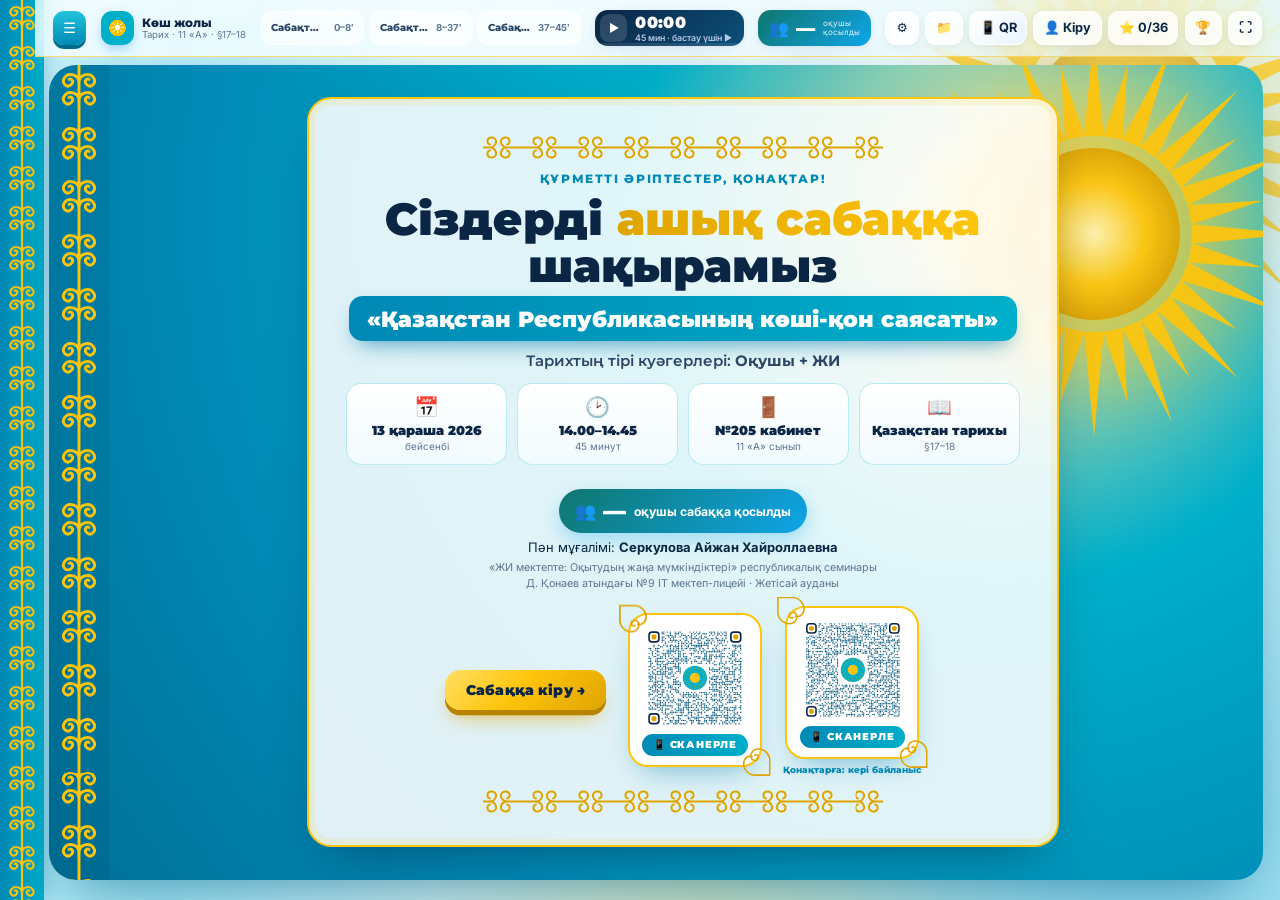
==== index.html @ 3eab5097 "📁 Материалдар: ҚМЖ, презентация, жұмыс парақтары, наклейкалар, постерге дайындық инфографикасы; тақт" ====
<!DOCTYPE html>
<html lang="kk">
<head>
<meta charset="utf-8">
<meta name="viewport" content="width=device-width, initial-scale=1">
<title>Көші-қон саясаты · 11-сынып · Интерактивті сабақ</title>
<meta name="description" content="Қазақстан тарихы, 11-сынып: Қазақстан Республикасының көші-қон саясаты. Оқушы + ЖИ интерактивті сабағы.">
<link rel="preconnect" href="https://fonts.googleapis.com">
<link rel="preconnect" href="https://fonts.gstatic.com" crossorigin>
<link href="https://fonts.googleapis.com/css2?family=Montserrat:wght@600;700;800;900&family=Inter:wght@400;500;600;700&display=swap" rel="stylesheet">
<link rel="stylesheet" href="style.css">
</head>
<body>
<div class="bg" aria-hidden="true">
  <span class="blob b1"></span><span class="blob b2"></span><span class="blob b3"></span><span class="blob b4"></span><span class="blob b5"></span>
  <span class="sheen"></span>
  <div class="bubbles"></div>
  <div class="flag-band"></div>
  <svg class="bg-sun" viewBox="-110 -110 220 220" id="bgSun"></svg>
  <svg class="bg-eagle" viewBox="0 0 400 140"><path id="eaglePath"/></svg>
</div>

<header class="topbar">
  <button class="icon-btn side-toggle" id="sideToggle" title="Сабақ барысы">☰</button>
  <a class="brand" href="#home" data-go="home">
    <span class="brand-mark">КҚ</span>
    <span class="brand-text"><b>Көш жолы</b><small>Тарих · 11 «А» · §17–18</small></span>
  </a>
  <div class="phasebar" id="phasebar"></div>
  <div class="clock" id="clock" title="Сабақтың 45 минуттық сағаты">
    <button id="clkPlay" title="Сабақты бастау">▶</button>
    <div class="clk-in"><b id="clkTime">00:00</b><small id="clkPlan">45 мин · сабақ сағаты</small></div>
    <div class="clk-bar"><i id="clkBar"></i></div>
  </div>
  <div class="join-chip" data-join title="Сабаққа қосылған оқушылар"><i>👥</i><b class="join-n">—</b><small>оқушы<br>қосылды</small></div>
  <div class="top-actions">
    <button class="icon-btn" id="gearBtn" title="Мұғалімнің баптаулары мен құжаттары">⚙️</button>
    <button class="icon-btn" id="matBtn" title="Материалдар: ҚМЖ, презентация, парақтар, наклейкалар, постер инфографикасы" onclick="window.open('materialdar.html','_blank')">📁</button>
    <button class="pill-btn qr-btn" id="qrBtn" title="Осы кезеңнің QR-коды">📱 QR</button>
    <button class="pill-btn" id="whoBtn" title="Мен кіммін">👤 <span id="whoLbl">Кіру</span></button>
    <button class="pill-btn" id="myScoreBtn" title="Менің ұпайым">⭐ <span id="myScore">0</span>/36</button>
    <button class="icon-btn" id="boardBtn" title="Топтардың балл тақтасы">🏆</button>
    <button class="icon-btn" id="fsBtn" title="Толық экран">⛶</button>
  </div>
</header>
<div class="side-scrim" id="sideScrim"></div>
<aside class="side glass" id="side"><div class="side-in" id="sideList"></div></aside>

<div class="timer" id="timer" hidden>
  <svg viewBox="0 0 120 120"><circle class="t-bg" cx="60" cy="60" r="52"/><circle class="t-fg" id="tRing" cx="60" cy="60" r="52"/></svg>
  <div class="t-time" id="tTime">00:00</div>
  <div class="t-ctl"><button id="tPlay" title="Бастау">▶</button><button id="tReset" title="Қайта">↺</button></div>
</div>

<main id="stages">

<!-- INVITATION -->
<section class="stage" id="st-invite">
  <div class="invite">
    <div class="inv-band" aria-hidden="true"></div>
    <div class="inv-sun" aria-hidden="true"><svg id="invSun" viewBox="-110 -110 220 220"></svg></div>
    <div class="inv-body">
      <div class="inv-orn top" aria-hidden="true"></div>
      <p class="inv-kicker">Құрметті әріптестер, қонақтар!</p>
      <h1 class="inv-title">Сіздерді <span>ашық сабаққа</span> шақырамыз</h1>
      <div class="inv-topic">«Қазақстан Республикасының көші-қон саясаты»</div>
      <p class="inv-sub">Тарихтың тірі куәгерлері: <b>Оқушы + ЖИ</b></p>
      <div class="inv-grid">
        <div><i>📅</i><b>13 қараша 2026</b><small>бейсенбі</small></div>
        <div><i>🕑</i><b>14.00–14.45</b><small>45 минут</small></div>
        <div><i>🚪</i><b>№205 кабинет</b><small>11 «А» сынып</small></div>
        <div><i>📖</i><b>Қазақстан тарихы</b><small>§17–18</small></div>
      </div>
      <div class="inv-join" data-join><i>👥</i><b class="join-n">—</b><span>оқушы сабаққа қосылды</span></div>
      <p class="inv-teacher">Пән мұғалімі: <b>Серкулова Айжан Хайроллаевна</b></p>
      <p class="inv-sem">«ЖИ мектепте: Оқытудың жаңа мүмкіндіктері» республикалық семинары<br>Д. Қонаев атындағы №9 IT мектеп-лицейі · Жетісай ауданы</p>
      <div class="inv-actions">
        <button class="btn gold big" data-go="home">Сабаққа кіру →</button>
        <div class="inv-qr" id="qrInvite"></div>
        <div class="inv-qr"><div id="qrInviteFb"></div><small class="inv-qr-l">Қонақтарға: кері байланыс</small></div>
      </div>
      <div class="inv-orn bottom" aria-hidden="true"></div>
    </div>
  </div>
</section>

<!-- 0 HOME -->
<section class="stage" id="st-home" data-title="Басы">
  <div class="hero-globe" id="heroGlobe" aria-hidden="true"></div>
  <div class="hero">
    <div class="eyebrow">«ЖИ мектепте: Оқытудың жаңа мүмкіндіктері» республикалық семинары</div>
    <h1 class="mega"><span class="l1">Қазақстан Республикасының</span><span class="l2">КӨШІ-ҚОН</span><span class="l3">САЯСАТЫ</span></h1>
    <p class="hero-sub">Тарихтың тірі куәгерлері: <b>Оқушы + ЖИ</b></p>
    <div class="meta-chips">
      <span>📅 13.11.2026</span><span>🕑 14.00–14.45</span><span>🚪 №205 кабинет</span><span>🎓 11 «А» сынып</span><span>📖 §17–18</span>
    </div>
    <div class="hero-cta">
      <button class="btn primary big" data-go="goals">Сабақты бастау →</button>
      <button class="btn glass big" data-go="card">🛂 Шекара бекеті</button>
    </div>
    <p class="teacher">Мұғалім: Серкулова Айжан Хайроллаевна · Д. Қонаев атындағы №9 IT мектеп-лицейі, Жетісай ауданы</p>
  </div>
</section>

<!-- 1 GOALS -->
<section class="stage" id="st-goals" data-title="Мақсат" data-min="1">
  <div class="stage-head"><span class="kicker">Сабақтың бағыты</span><h2>Бүгін біз не үйренеміз?</h2></div>
  <div class="grid two">
    <article class="glass card">
      <h3>🎯 Оқу мақсаттары</h3>
      <ol class="nice">
        <li>«Көші-қон», «эмиграция», «иммиграция», «репатриант», «диаспора», «ирредента» ұғымдарын пайдаланып, көші-қон саясатының ерекшеліктерін анықтау.</li>
        <li>Қазақстандық заңнама мен мемлекеттік бағдарламалар негізінде көші-қон саясатының негізгі бағыттары мен басымдықтарын түсіну.</li>
      </ol>
      <h3>🧭 Сабақ мақсаты</h3>
      <ul class="tiers">
        <li><b>Барлығы:</b> көші-қон ұғымдарын ажыратады.</li>
        <li><b>Көпшілігі:</b> көші-қон кезеңдерінің себеп-салдарын түсіндіреді.</li>
        <li><b>Кейбірі:</b> заңдар мен ресми деректерге сүйеніп, ЖИ мәтінін сын тұрғысынан бағалайды.</li>
      </ul>
    </article>
    <article class="glass card">
      <h3>✅ Бағалау критерийлері</h3>
      <div class="crit" id="critList"></div>
      <h3>🗺️ Сабақтың жолы</h3>
      <div class="mini-road" id="miniRoad"></div>
    </article>
  </div>
</section>

<!-- 2 CARD -->
<section class="stage" id="st-card" data-title="Шекара" data-min="2">
  <div class="stage-head"><span class="kicker">Жеке жұмыс · Оқушы + ЖИ (цифрлық платформа)</span><h2>Шекара бекеті: көш құжаты</h2>
  <p class="lead">Құжатыңды ал → кейіпкердің мәртебесін анықта → өз тобыңды тап.</p></div>
  <div class="grid card-grid">
    <div class="passport-wrap">
      <div class="passport" id="passport">
        <div class="pp-top"><span>ҚАЗАҚСТАН · КӨШ ҚҰЖАТЫ</span><span id="ppNo">№ 0000</span></div>
        <div class="pp-body">
          <div class="pp-avatar" id="ppAvatar">?</div>
          <div class="pp-info">
            <div class="pp-name" id="ppName">Құжатыңды ал</div>
            <div class="pp-row"><i>Жасы</i><b id="ppAge">—</b></div>
            <div class="pp-row"><i>Жылы</i><b id="ppYear">—</b></div>
            <div class="pp-route" id="ppRoute">— → —</div>
          </div>
        </div>
        <p class="pp-story" id="ppStory">Төмендегі батырманы бас — саған көш тарихындағы бір кейіпкердің құжаты беріледі.</p>
        <div class="stamp" id="ppStamp"></div>
      </div>
      <div class="row gap">
        <button class="btn primary" id="ppNew">🎲 Құжат алу</button>
      </div>
      <div class="status-pick" id="statusPick">
        <p>Бұл кейіпкер кім?</p>
        <div class="row gap wrap">
          <button class="btn st st-em" data-st="em">✈️ Эмигрант</button>
          <button class="btn st st-re" data-st="re">🏡 Репатриант</button>
          <button class="btn st st-in" data-st="in">🔁 Ішкі мигрант</button>
        </div>
        <p class="feedback" id="stFeedback"></p>
      </div>
    </div>
    <aside class="glass card qr-card board-only">
      <h3>📱 Телефонмен кір</h3>
      <div class="qr" id="qrCard"></div>
      <p class="muted small">QR-ды сканерле — құжатың телефоныңда ашылады.</p>
      <div class="groups-legend">
        <div class="gl em"><b>✈️ Эмигранттар</b><span>1-топ</span></div>
        <div class="gl re"><b>🏡 Репатрианттар</b><span>2-топ</span></div>
        <div class="gl in"><b>🔁 Ішкі мигранттар</b><span>3-топ</span></div>
      </div>
    </aside>
  </div>
</section>

<!-- 3 VIDEO -->
<section class="stage" id="st-video" data-title="Видео" data-min="2">
  <div class="stage-head"><span class="kicker">Бүкіл сынып · Қызығушылықты ояту</span><h2>Көш жолы: 35 жыл 2 минутта</h2></div>
  <div class="video-wrap glass">
    <video id="vid" controls preload="metadata" poster="media/poster.jpg" playsinline>
      <source src="media/kosh-kon.mp4" type="video/mp4">
    </video>
  </div>
  <div class="watch-q">
    <span>Көре отырып ойлан:</span>
    <b>1. Адамдар неге кетті?</b><b>2. Мемлекет қандай шешім қабылдады?</b><b>3. Нәтижесі қандай?</b>
  </div>
</section>

<!-- 4 TERMS -->
<section class="stage" id="st-terms" data-title="Ұғымдар" data-min="3">
  <div class="stage-head"><span class="kicker">Жеке жұмыс · Тақтаға шығып орында · 5 балл · К1</span><h2>Ұғымды тап</h2>
  <p class="lead">Ұғымды сүйреп апар (немесе басып таңда да, анықтаманы бас).</p></div>
  <div class="match" id="termsMatch"></div>
  <div class="row gap center">
    <button class="btn primary" id="termsCheck">Тексеру</button>
    <button class="btn glass" id="termsReset">Қайта бастау</button>
    <span class="score-badge" id="termsScore"></span>
  </div>
  <details class="desc glass"><summary>📋 Дескрипторлар</summary><div id="termsDesc"></div></details>
</section>

<!-- 5 WITNESSES -->
<section class="stage" id="st-witness" data-title="ЖИ-куәгер" data-min="8">
  <div class="stage-head"><span class="kicker">Жұптық жұмыс · Академиялық адалдық · ЖИ — мұғалімнің цифрлық ассистенті · 6 балл · К4</span><h2>ЖИ-куәгерлер: қатені тап</h2>
  <p class="lead">Сұхбаттарды ЖИ (Gemini) жасаған. Кейіпкерлер <b>ойдан шығарылған</b>. Әр сұхбатта <b>2 қате</b> бар. Күдікті сөйлемді бас → оқулықпен (116–127-б.) және ресми дерекпен тексер.</p></div>
  <div class="tabs" id="witTabs"></div>
  <div class="chat glass" id="witChat"></div>
  <div class="row gap center">
    <span class="score-badge" id="witScore">Табылған қате: 0 / 6</span>
    <button class="btn glass" id="witReset">Қайта бастау</button>
  </div>
  <details class="desc glass"><summary>📋 Дескрипторлар</summary><div id="witDesc"></div></details>
</section>

<!-- 6 TIMELINE + PROMPT -->
<section class="stage" id="st-prompt" data-title="Промпт" data-min="12">
  <div class="stage-head"><span class="kicker">Топтық жұмыс · Промпт-инжиниринг · 5 балл · К3, К4</span><h2>Промпт шеберханасы</h2>
  <p class="lead">Тобыңның тапсырмасын таңда → промпт құрастыр → Gemini-ден жауап ал → жауапты оқулықпен тексер → 1 минут қорға.</p></div>
  <div class="tabs" id="grpTabs"></div>
  <div class="grid two" id="pgA">
    <article class="glass card" id="grpTask"></article>
    <article class="glass card">
      <h3>✍️ Промпт құрастырғыш <small class="muted">Р-Т-К-Ф-Ш формуласы</small></h3>
      <div class="pb" id="pb"></div>
      <div class="prompt-out" id="pOut"></div>
      <div class="row gap wrap">
        <button class="btn primary" id="pCopy">📋 Көшіру</button>
        <a class="btn glass" href="https://gemini.google.com/" target="_blank" rel="noopener">✨ Gemini-ді ашу</a>
      </div>
    </article>
  </div>
  <div class="grid two" id="pgB">
    <article class="glass card">
      <h3>🔍 ЖИ жауабын тексер</h3>
      <div class="checks" id="aiChecks"></div>
    </article>
    <article class="glass card">
      <h3>🏅 Топты бағалау (өзара бағалау)</h3>
      <div class="rubric" id="grpRubric"></div>
      <div class="row gap"><span class="score-badge" id="grpScore">0 / 5</span><button class="btn primary" id="grpAdd">🏆 Балл тақтасына қосу</button></div>
    </article>
  </div>
  <article class="glass card">
    <h3>🛤️ Көш жолын құр <small class="muted">— оқиғаларды хронологиялық ретпен орналастыр</small></h3>
    <div class="tl-wrap" id="tl"></div>
    <div class="row gap center"><button class="btn primary" id="tlCheck">Тексеру</button><button class="btn glass" id="tlShuffle">Араластыру</button><span class="score-badge" id="tlScore"></span></div>
  </article>
</section>

<!-- 7 DIFFERENTIATED -->
<section class="stage" id="st-levels" data-title="Деңгей" data-min="7">
  <div class="stage-head"><span class="kicker">Жеке жұмыс · ЖИ-мен сараланған тапсырмалар · 4 балл</span><h2>Деңгейіңді таңда</h2>
  <p class="lead">Өзіңе лайық деңгейді таңда. Кез келген деңгей 4 балл береді.</p></div>
  <div class="level-pick" id="lvlPick"></div>
  <article class="glass card" id="lvlBody"></article>
</section>

<!-- 8 QUIZ -->
<section class="stage" id="st-quiz" data-title="Квиз" data-min="6">
  <div class="stage-head"><span class="kicker">Бағалаудағы ЖИ · Телефонмен · 2 раунд</span><h2>Өзіңді тексер</h2>
  <p class="lead">Деңгейіңді жүйе өзі есептейді және кері байланыс береді.</p></div>
  <div class="grid quiz-grid">
    <article class="glass card quiz-card" id="quizBox"></article>
    <aside class="glass card qr-card board-only">
      <h3>📱 Квизге кір</h3>
      <div class="qr" id="qrQuiz"></div>
      <h3 class="mt">📊 Сынып нәтижесі</h3>
      <p class="muted small">Оқушылар деңгейін айтады — мұғалім басады.</p>
      <div class="tally" id="tally"></div>
    </aside>
  </div>
</section>

<!-- 9 REFLECTION -->
<section class="stage" id="st-reflect" data-title="Рефлексия" data-min="4">
  <div class="stage-head"><span class="kicker">Рефлексия</span><h2>Мен көш жолының қай бекетіне жеттім?</h2>
  <p class="lead">Өз бекетіңді бас — стикерің жолға қонады.</p></div>
  <div class="refl" id="refl"></div>
  <div class="glass card final">
    <h3>💬 Ойлан, жалғастыр:</h3>
    <p>«Бүгін мен ... білдім» · «ЖИ-ге сенбес бұрын ... тексеру керек» · «Қандастардың оралуы мемлекетке ... береді»</p>
    <div class="row gap wrap"><input id="rfText" class="cfg-in" style="flex:1;min-width:240px" placeholder="Сөйлеміңді жалғастыр…" maxlength="200"><button class="btn gold" id="rfSend">Қабырғаға жіберу 💬</button></div>
  </div>
</section>

<!-- 10 ASSESS -->
<section class="stage" id="st-assess" data-title="Бағалау" data-min="0">
  <div class="stage-head"><span class="kicker">Бағалау парағы</span><h2>Критерийлер, дескрипторлар, балл</h2></div>
  <div class="glass card"><div id="assessTable"></div></div>
  <div class="row gap center"><button class="btn glass" onclick="window.print()">🖨️ Басып шығару</button><button class="btn glass" id="resetAll">🧹 Барлық нәтижені тазалау</button></div>
  <div class="glass card sources">
    <h3>📚 Дереккөздер</h3>
    <ul>
      <li>Қабылдинов З.Е., Сандыбаева А.Д., Лебаев Ф.Р. Қазақстан тарихы. 11-сынып, 1-бөлім. — Алматы: Атамұра, 2020. §17–18, 116–127-беттер.</li>
      <li>ҚР Еңбек және халықты әлеуметтік қорғау министрлігі, 2026: 1991 жылдан бері 1 168,2 мың этникалық қазақ оралды.</li>
      <li>ҚР Ұлттық статистика бюросы: 2026 жылғы 1 шілдеде халық саны — 20 590 589; 2026 жыл басында қазақтар — 71,5%.</li>
      <li>ҚР Үкіметінің 15.12.2025 ж. №1081 қаулысы: Көші-қон саясатының 2030 жылға дейінгі тұжырымдамасы.</li>
    </ul>
  </div>
</section>


<!-- TIME MACHINE -->
<section class="stage" id="st-time">
  <div class="stage-head"><span class="kicker">Бүкіл сынып · Талдау · К2</span><h2>Уақыт машинасы: 1991 → 2026</h2>
  <p class="lead">Жүгірткіні жылжыт немесе ▶ бас. Карта, сандар және оқиғалар өзгереді. Әр бекетте ойлан: <b>не өзгерді және неге?</b></p></div>
  <div class="tm glass">
    <div class="tm-stage">
      <div class="tm-globe" id="tmGlobe"></div>
      <div class="tm-year" id="tmYear">1991</div>
      <div class="tm-mode" id="tmMode"></div>
    </div>
    <div class="tm-side">
      <div class="kpi"><small>👥 Ел халқы</small><b id="tmPop">16,8 млн</b><i id="tmPopY"></i></div>
      <div class="kpi"><small>🇰🇿 Қазақтардың үлесі</small><b id="tmKz">40%</b><div class="kz-bar"><i id="tmKzBar"></i></div><i id="tmKzY"></i></div>
      <div class="kpi"><small>🏡 Оралған қандастар (жиыны)</small><b id="tmKd">—</b><i id="tmKdY"></i></div>
      <div class="tm-ev" id="tmEv"></div>
    </div>
  </div>
  <div class="tm-scene glass" id="tmScene"><div class="sc-holder" id="scHolder"></div><div class="sc-cap" id="scCap"></div></div>
  <div class="tm-ctl glass">
    <button class="btn primary" id="tmPlay">▶ Саяхат</button>
    <div class="tm-track"><input type="range" id="tmRange" min="0" max="11" step="1" value="0"><div class="tm-ticks" id="tmTicks"></div></div>
  </div>
  <div class="chrono" id="tmChrono"></div>
  <details class="desc glass"><summary>📋 Критерий мен дескрипторлар (қалыптастырушы бағалау)</summary><div id="tmDesc"></div></details>
</section>

<!-- DATA DUEL -->
<section class="stage" id="st-duel">
  <div class="stage-head"><span class="kicker">Жұптық жұмыс · Сыни ойлау · Оқулық vs 2026 · К4</span><h2>Дерек дуэлі: оқулық пен бүгінгі күн</h2>
  <p class="lead">Сол жақта — оқулықтағы дерек (2020). Алдымен болжа: <b>бүгін қалай?</b> Сосын карточканы аудар.</p></div>
  <div class="duel-grid" id="duelGrid"></div>
  <div class="row gap center"><span class="score-badge" id="duelScore">Дұрыс болжам: 0 / 6</span><button class="btn glass" id="duelReset">Қайта бастау</button></div>
  <details class="desc glass"><summary>📋 Критерий мен дескрипторлар (қалыптастырушы бағалау)</summary><div id="duelDesc"></div></details>
</section>

<!-- KMJ -->
<section class="stage" id="st-kmj">
  <div class="stage-head"><span class="kicker">Қысқа мерзімді жоспар</span><h2>ҚМЖ: Қазақстан Республикасының көші-қон саясаты</h2></div>
  <div class="glass card kmj" id="kmjDoc"></div>
  <div class="row gap center"><button class="btn glass" onclick="window.print()">🖨️ Басып шығару / PDF</button></div>
</section>

<!-- RATING -->
<section class="stage" id="st-rating">
  <div class="stage-head"><span class="kicker">Бағалаудағы ЖИ · Автоматты рейтинг</span><h2>Тірі рейтинг</h2>
  <p class="lead" id="rtStatus">Оқушылардың ұпайлары автоматты түрде жиналады.</p></div>
  <div class="rt-wrap">
    <div class="glass card rt-podium"><h3>🥇 Көш басшылары</h3><div class="podium" id="podium"></div></div>
    <div class="glass card"><h3>👥 Топтар жарысы</h3><div id="rtGroups"></div></div>
  </div>
  <div class="glass card"><h3>📊 Барлық оқушылар</h3><div id="rtTable"></div></div>
  <div class="row gap center wrap"><button class="btn glass" id="rtRefresh">🔄 Жаңарту</button><button class="btn gold" id="rtExcel">📥 Excel-ге жүктеу</button><button class="btn glass t-only" id="rtSettings">⚙️ Firebase баптауы</button><button class="btn glass t-only" id="rtClear">🧹 Рейтингті тазалау</button></div>
</section>

<!-- name modal -->

<!-- FEEDBACK WALL -->
<section class="stage" id="st-wall">
  <div class="stage-head"><span class="kicker">Қонақтар · мұғалімдер · оқушылар</span><h2>Кері байланыс қабырғасы</h2>
  <p class="lead">QR-ды сканерлеп, пікіріңізді қалдырыңыз — ол бірден тақтада пайда болады.</p></div>
  <div class="wall-top">
    <div class="glass card fb-form" id="fbForm">
      <h3>✍️ Пікір қалдыру</h3>
      <div class="fb-roles" id="fbRoles"></div>
      <input id="fbName" class="cfg-in" placeholder="Аты-жөніңіз (міндетті емес)" maxlength="40">
      <div class="fb-stars" id="fbStars"></div>
      <textarea id="fbLike" class="answer fb-ta" placeholder="⭐ Маған ұнағаны / Мен бүгін ... білдім" maxlength="300"></textarea>
      <textarea id="fbIdea" class="answer fb-ta" placeholder="💡 Ұсыныс / тілек" maxlength="300"></textarea>
      <button class="btn gold big" id="fbSend">Жіберу 🚀</button>
    </div>
    <div class="wall-side board-only">
      <div class="glass card fb-stats" id="fbStats"></div>
      <div class="glass card qr-card"><h3>📱 Қонақтарға</h3><div class="qr" id="qrWall"></div></div>
    </div>
  </div>
  <div class="board-only"><div class="tabs" id="wallTabs"></div>
  <div class="wall" id="wall"></div></div>
</section>

<!-- STUDENT HUB (phone) -->
<section class="stage" id="st-hub">
  <div class="hub">
    <div class="hub-sun">☀</div>
    <h2 class="hub-hi" id="hubHi">Сәлем!</h2>
    <p class="hub-sub">Тақтадағы тапсырманы күт немесе өзің таңда 👇</p>
    <div class="hub-wait" id="hubWait"><span class="typing"><i></i><i></i><i></i></span> Тақтамен байланыс…</div>
    <div class="hub-grid" id="hubGrid"></div>
  </div>
</section>
</main>

<nav class="pager">
  <button class="pg-btn" id="prevBtn" aria-label="Алдыңғы">←</button>
  <span id="pgLabel"></span>
  <button class="pg-btn" id="nextBtn" aria-label="Келесі">→</button>
</nav>

<!-- scoreboard drawer -->
<div class="drawer" id="board" hidden>
  <div class="drawer-in glass">
    <div class="row between"><h3>🏆 Топтардың балл тақтасы</h3><button class="icon-btn" id="boardClose">✕</button></div>
    <div id="boardBody"></div>
  </div>
</div>

<!-- my score drawer -->
<div class="drawer" id="mine" hidden>
  <div class="drawer-in glass">
    <div class="row between"><h3>⭐ Менің бағалау парағым</h3><button class="icon-btn" id="mineClose">✕</button></div>
    <div id="mineBody"></div>
  </div>
</div>

<div class="drawer" id="qrModal" hidden>
  <div class="drawer-in glass qr-modal">
    <div class="row between"><h3 id="qrTitle">📱 Телефонмен кір</h3><button class="icon-btn" id="qrClose">✕</button></div>
    <div class="qr big" id="qrBig"></div>
    <p class="qr-url" id="qrUrl"></p>
  </div>
</div>

<div class="drawer" id="who" hidden>
  <div class="drawer-in glass who">
    <div class="who-sun">☀</div>
    <h3>Көш жолына қош келдің!</h3>
    <p class="muted">Атың мен тобыңды жаз — ұпайларың рейтингке автоматты түседі.</p>
    <input id="whoName" placeholder="Аты-жөні (мысалы: Айбек С.)" maxlength="40">
    <div class="who-groups" id="whoGroups"></div>
    <button class="btn gold big" id="whoOk">Сақтау ✓</button>
  </div>
</div>
<div class="drawer" id="cfg" hidden>
  <div class="drawer-in glass">
    <div class="row between"><h3>⚙️ Тірі рейтинг (Firebase)</h3><button class="icon-btn" id="cfgClose">✕</button></div>
    <p>Firebase Realtime Database мекенжайын қойыңыз. QR-кодтар оны оқушылардың телефонына өздері жеткізеді.</p>
    <input id="cfgUrl" class="cfg-in" placeholder="https://ЖОБА-default-rtdb.firebaseio.com">
    <div class="row gap mt"><button class="btn primary" id="cfgSave">Сақтау және тексеру</button><span id="cfgMsg"></span></div>
    <p class="muted small mt">Нұсқаулық: README.md → «Тірі рейтингті қосу».</p>
  </div>
</div>
<div class="drawer" id="gear" hidden>
  <div class="drawer-in glass gear">
    <div class="row between"><h3>⚙️ Мұғалімнің панелі · <a href="materialdar.html" target="_blank" style="color:inherit">📁 Материалдар</a></h3><button class="icon-btn" id="gearClose">✕</button></div>
    <p class="muted small">Бұл бөлім экранда оқушылар мен қонақтарға көрінбейді.</p>
    <div class="gear-grid">
      <button id="gTeach"><i>👩‍🏫</i><b>ҚМЖ панельдері</b><small id="gTeachSt">Әр кезеңде мұғалімге нұсқау</small></button>
      <button data-g="kmj"><i>📄</i><b>ҚМЖ құжаты</b><small>Толық жоспар · басып шығару</small></button>
      <button data-g="assess"><i>📋</i><b>Бағалау парағы</b><small>Критерий, дескриптор, ұпай</small></button>
      <button id="gLive"><i>🛰️</i><b>Тірі рейтинг</b><small id="gLiveSt">Firebase баптауы</small></button>
      <button data-g="rating"><i>🏆</i><b>Рейтинг</b><small>Оқушылар мен топтар</small></button>
      <button id="gClear"><i>🧹</i><b>Нәтижелерді тазалау</b><small>Осы құрылғыдағы ұпайлар</small></button>
      <button id="gFit"><i>🖥️</i><b>Тақтаға сыйдыру</b><small id="gFitSt">Қосулы</small></button>
    </div>
  </div>
</div>
<div class="toast" id="toast"></div>
<canvas id="confetti" aria-hidden="true"></canvas>

<script src="vendor/qrcode.js"></script>
<script src="vendor/three.min.js"></script>
<script src="globe.js"></script>
<script src="data.js"></script>
<script src="live.js"></script>
<script src="scenes.js"></script>
<script src="app.js"></script>
</body>
</html>
---- style.css ----
:root{
  --ink:#152042; --ink2:#3d4b6e; --muted:#6a7896;
  --blue:#1e8cf0; --teal:#0fb5a3; --orange:#f78c14; --sun:#ffc23d; --indigo:#5b5bd6;
  --red:#e23a24; --green:#12a86f;
  --glass:rgba(255,255,255,.62); --glass2:rgba(255,255,255,.82); --line:rgba(255,255,255,.9);
  --shadow:0 18px 50px -18px rgba(30,70,140,.35), 0 2px 8px rgba(30,70,140,.08);
  --r:26px;
  --display:"Montserrat",system-ui,sans-serif; --body:"Inter",system-ui,sans-serif;
}
*{box-sizing:border-box}
[hidden]{display:none!important}
html,body{margin:0;height:100%}
body{font-family:var(--body);color:var(--ink);background:#eef6ff;overflow-x:hidden;-webkit-font-smoothing:antialiased}
button{font:inherit;color:inherit;cursor:pointer}
h1,h2,h3{font-family:var(--display);margin:0}
.muted{color:var(--muted)} .small{font-size:.86rem} .mt{margin-top:18px}
.row{display:flex;align-items:center} .gap{gap:12px} .wrap{flex-wrap:wrap} .center{justify-content:center} .between{justify-content:space-between}

/* ---------- glossy animated background ---------- */
.bg{position:fixed;inset:0;z-index:-1;overflow:hidden;background:linear-gradient(160deg,#fbfdff 0%,#eaf5ff 45%,#e3f7f3 100%)}
.blob{position:absolute;border-radius:50%;filter:blur(70px);opacity:.75;animation:float 22s ease-in-out infinite alternate}
.b1{width:46vw;height:46vw;left:-10vw;top:-12vw;background:radial-gradient(circle,#8fd0ff,#8fd0ff00 70%)}
.b2{width:42vw;height:42vw;right:-8vw;top:-6vw;background:radial-gradient(circle,#7fe6e6,#7fe6e600 70%);animation-duration:26s}
.b3{width:50vw;height:50vw;left:28vw;bottom:-22vw;background:radial-gradient(circle,#ffe17a,#ffe17a00 70%);animation-duration:30s}
.b4{width:36vw;height:36vw;left:-6vw;bottom:-10vw;background:radial-gradient(circle,#9cf0c8,#9cf0c800 70%);animation-duration:24s}
.b5{width:34vw;height:34vw;right:-6vw;bottom:-8vw;background:radial-gradient(circle,#9ec5ff,#9ec5ff00 70%);animation-duration:28s}
@keyframes float{0%{transform:translate(0,0) scale(1)}50%{transform:translate(4vw,3vw) scale(1.08)}100%{transform:translate(-3vw,5vw) scale(.95)}}
.sheen{position:absolute;inset:-30%;background:linear-gradient(115deg,transparent 40%,rgba(255,255,255,.55) 50%,transparent 60%);animation:sheen 14s linear infinite}
@keyframes sheen{0%{transform:translateX(-40%)}100%{transform:translateX(40%)}}
.bubbles span{position:absolute;bottom:-60px;border-radius:50%;background:radial-gradient(circle at 30% 30%,#fff,rgba(255,255,255,.25) 45%,rgba(255,255,255,.08) 70%);border:1.5px solid rgba(255,255,255,.8);animation:rise linear infinite}
@keyframes rise{to{transform:translateY(-115vh) translateX(30px)}}

/* ---------- top bar ---------- */
.topbar{position:sticky;top:0;z-index:20;display:flex;align-items:center;gap:18px;padding:12px 22px;background:rgba(255,255,255,.55);backdrop-filter:blur(18px) saturate(1.4);-webkit-backdrop-filter:blur(18px) saturate(1.4);border-bottom:1px solid var(--line)}
.brand{display:flex;align-items:center;gap:10px;text-decoration:none;color:var(--ink);flex:none}
.brand-mark{width:42px;height:42px;border-radius:14px;display:grid;place-items:center;font:900 16px var(--display);color:#fff;background:conic-gradient(from 200deg,var(--blue),var(--teal),var(--sun),var(--orange),var(--blue));box-shadow:0 6px 18px -6px rgba(30,140,240,.7)}
.brand-text{display:flex;flex-direction:column;line-height:1.1}.brand-text b{font:800 15px var(--display)}.brand-text small{color:var(--muted);font-size:12px}
.road{flex:1;display:flex;align-items:center;gap:0;overflow-x:auto;scrollbar-width:none;padding:4px 0}
.road::-webkit-scrollbar{display:none}
.station{position:relative;flex:1 0 auto;display:flex;flex-direction:column;align-items:center;gap:4px;background:none;border:0;padding:2px 6px;min-width:62px}
.station::before{content:"";position:absolute;top:13px;left:-50%;right:50%;height:4px;background:#cfdcef;border-radius:4px;z-index:0}
.station:first-child::before{display:none}
.station.done::before,.station.on::before{background:linear-gradient(90deg,var(--orange),var(--sun))}
.station .dot{position:relative;z-index:1;width:28px;height:28px;border-radius:50%;display:grid;place-items:center;font-size:13px;background:#fff;border:3px solid #cfdcef;transition:.3s}
.station.done .dot{border-color:var(--orange);background:#fff4e6}
.station.on .dot{border-color:var(--orange);background:var(--orange);color:#fff;transform:scale(1.18);box-shadow:0 0 0 6px rgba(247,140,20,.18)}
.station .lbl{font:700 11px var(--display);color:var(--muted);white-space:nowrap}
.station.on .lbl{color:var(--ink)}
.top-actions{display:flex;gap:8px;flex:none}
.icon-btn,.pill-btn{border:1px solid var(--line);background:var(--glass2);border-radius:14px;height:42px;min-width:42px;padding:0 12px;font-weight:700;box-shadow:var(--shadow);transition:.2s}
.icon-btn:hover,.pill-btn:hover{transform:translateY(-2px)}
.qr-btn{background:linear-gradient(135deg,#fff,#e9f5ff)}

/* ---------- stages ---------- */
#stages{max-width:1360px;margin:0 auto;padding:26px 26px 110px}
.stage{display:none;animation:in .55s cubic-bezier(.2,.8,.2,1)}
.stage.active{display:block}
@keyframes in{from{opacity:0;transform:translateY(24px) scale(.985)}to{opacity:1;transform:none}}
.stage-head{margin:6px 0 22px}
.kicker{display:inline-block;font:800 12px var(--display);letter-spacing:.06em;text-transform:uppercase;color:var(--orange);background:rgba(255,255,255,.7);border:1px solid var(--line);padding:6px 12px;border-radius:999px}
.stage-head h2{font-size:clamp(28px,4.2vw,54px);font-weight:900;letter-spacing:-.02em;margin:12px 0 6px;line-height:1.05}
.lead{font-size:clamp(15px,1.4vw,19px);color:var(--ink2);max-width:900px;margin:0}
.grid{display:grid;gap:22px;margin-bottom:22px}
.grid.two{grid-template-columns:1fr 1fr}
.glass{background:var(--glass);backdrop-filter:blur(16px) saturate(1.3);-webkit-backdrop-filter:blur(16px) saturate(1.3);border:1.5px solid var(--line);border-radius:var(--r);box-shadow:var(--shadow)}
.card{padding:24px 26px;position:relative}
.card h3{font-size:20px;font-weight:800;margin:0 0 12px}
.card h3 small{font:500 13px var(--body)}
.card + .card{margin-top:22px}
ol.nice{padding-left:20px;margin:0 0 18px;line-height:1.5}ol.nice li{margin-bottom:8px}
.tiers{list-style:none;padding:0;margin:0;display:grid;gap:8px}
.tiers li{padding:10px 14px;border-radius:14px;background:rgba(255,255,255,.7)}

/* buttons */
.btn{border:0;border-radius:16px;padding:12px 20px;font:700 15px var(--display);text-decoration:none;display:inline-flex;align-items:center;gap:8px;transition:transform .15s, box-shadow .2s;color:var(--ink)}
.btn:hover{transform:translateY(-2px)}
.btn:active{transform:scale(.97)}
.btn.primary{color:#fff;background:linear-gradient(135deg,var(--blue),#16b1d9);box-shadow:0 12px 26px -10px rgba(30,140,240,.8),inset 0 1px 0 rgba(255,255,255,.4)}
.btn.glass{background:var(--glass2);border:1.5px solid var(--line);box-shadow:var(--shadow)}
.btn.big{padding:16px 28px;font-size:18px;border-radius:20px}
.score-badge{font:800 16px var(--display);padding:10px 16px;border-radius:14px;background:rgba(255,255,255,.75);border:1.5px solid var(--line)}
.score-badge:empty{display:none}

/* ---------- hero ---------- */
#st-home{position:relative;min-height:calc(100vh - 180px)}
#heroMap{position:absolute;inset:-20px -26px;width:calc(100% + 52px);height:calc(100% + 40px);z-index:0;opacity:.95}
.hero{position:relative;z-index:1;text-align:center;padding:4vh 0 0}
.eyebrow{display:inline-block;font:700 13px var(--display);color:var(--ink2);background:rgba(255,255,255,.7);border:1px solid var(--line);padding:8px 16px;border-radius:999px}
.mega{margin:20px 0 6px;line-height:.92}
.mega span{display:block}
.mega .l1{font:700 clamp(18px,2.4vw,32px) var(--display);color:var(--ink2);margin-bottom:10px}
.mega .l2{font:900 clamp(44px,12vw,190px) var(--display);letter-spacing:-.04em;background:linear-gradient(100deg,#152042 10%,#1e8cf0 45%,#0fb5a3 70%,#152042 95%);background-size:220% 100%;-webkit-background-clip:text;background-clip:text;color:transparent;animation:shine 6s ease-in-out infinite}
.mega .l3{font:900 clamp(40px,6.4vw,100px) var(--display);letter-spacing:-.02em;color:var(--orange);text-shadow:0 10px 30px rgba(247,140,20,.25)}
@keyframes shine{0%,100%{background-position:0 0}50%{background-position:100% 0}}
.hero-sub{font:600 clamp(16px,1.8vw,24px) var(--display);color:var(--ink2);margin:14px 0}
.meta-chips{display:flex;flex-wrap:wrap;justify-content:center;gap:10px;margin:18px 0 26px}
.meta-chips span{background:rgba(255,255,255,.78);border:1.5px solid var(--line);padding:9px 14px;border-radius:14px;font-weight:600;box-shadow:var(--shadow)}
.hero-cta{display:flex;gap:14px;justify-content:center;flex-wrap:wrap}
.teacher{margin-top:26px;color:var(--muted);font-size:14px}

/* criteria */
.crit{display:grid;gap:10px;margin-bottom:18px}
.crit div{display:flex;gap:12px;align-items:flex-start;padding:10px 12px;border-radius:14px;background:rgba(255,255,255,.7)}
.crit b{flex:none;font:900 14px var(--display);color:#fff;background:var(--blue);border-radius:10px;padding:5px 8px}
.mini-road{display:grid;grid-template-columns:repeat(4,1fr);gap:8px}
.mini-road button{border:1.5px solid var(--line);background:rgba(255,255,255,.75);border-radius:14px;padding:10px 6px;font:700 12px var(--display);text-align:center}
.mini-road button i{display:block;font-style:normal;font-size:20px}
.mini-road button small{display:block;color:var(--muted);font:500 11px var(--body)}

/* ---------- passport ---------- */
.card-grid{grid-template-columns:1.5fr 1fr;align-items:start}
.passport-wrap{display:flex;flex-direction:column;gap:16px}
.passport{position:relative;border-radius:28px;padding:22px 26px;min-height:300px;color:#10304f;background:
  repeating-linear-gradient(45deg,rgba(30,140,240,.05) 0 10px,transparent 10px 20px),
  linear-gradient(135deg,#ffffff,#e6f4ff 60%,#dff7f1);border:2px solid #fff;box-shadow:var(--shadow);overflow:hidden;transition:transform .6s}
.passport.flip{animation:flip .7s ease}
@keyframes flip{0%{transform:rotateY(0)}50%{transform:rotateY(88deg)}100%{transform:rotateY(0)}}
.pp-top{display:flex;justify-content:space-between;font:800 12px var(--display);letter-spacing:.12em;color:var(--blue);border-bottom:2px dashed rgba(30,140,240,.3);padding-bottom:10px}
.pp-body{display:flex;gap:20px;margin-top:16px}
.pp-avatar{width:100px;height:120px;border-radius:18px;display:grid;place-items:center;font-size:56px;background:linear-gradient(160deg,#fff,#d9ecff);border:2px solid #fff;box-shadow:inset 0 0 0 2px rgba(30,140,240,.15)}
.pp-info{flex:1}
.pp-name{font:900 clamp(20px,2.2vw,28px) var(--display);margin-bottom:8px}
.pp-row{display:flex;gap:10px;font-size:15px;margin:3px 0}.pp-row i{color:var(--muted);font-style:normal;width:48px}
.pp-route{margin-top:8px;font:800 17px var(--display);color:var(--teal)}
.pp-story{font-size:16px;line-height:1.5;margin:14px 0 0}
.stamp{position:absolute;right:22px;bottom:18px;transform:rotate(-14deg) scale(2.4);opacity:0;font:900 22px var(--display);letter-spacing:.06em;padding:8px 16px;border:4px solid currentColor;border-radius:12px;pointer-events:none}
.stamp.show{animation:stamp .45s cubic-bezier(.3,1.6,.5,1) forwards}
@keyframes stamp{to{opacity:.9;transform:rotate(-14deg) scale(1)}}
.stamp.em{color:var(--red)}.stamp.re{color:var(--green)}.stamp.in{color:var(--blue)}
.status-pick p{font:800 18px var(--display);margin:0 0 10px}
.btn.st{background:#fff;border:2px solid var(--line);box-shadow:var(--shadow);font-size:17px}
.btn.st.ok{background:var(--green);color:#fff}.btn.st.no{background:#ffe7e2;color:var(--red);animation:shake .4s}
@keyframes shake{25%{transform:translateX(-6px)}75%{transform:translateX(6px)}}
.feedback{min-height:24px;font-weight:600;margin-top:12px}
.qr-card{text-align:center}
.qr{display:grid;place-items:center;background:#fff;border-radius:20px;padding:14px;margin:0 auto;width:max-content;max-width:100%;box-shadow:inset 0 0 0 2px #eef3fb}
.qr img,.qr svg{display:block;width:200px;height:200px}
.qr.big img,.qr.big svg{width:min(62vh,420px);height:min(62vh,420px)}
.qr-url{word-break:break-all;color:var(--muted);text-align:center;font-size:14px}
.groups-legend{display:grid;gap:8px;margin-top:16px;text-align:left}
.gl{display:flex;justify-content:space-between;padding:10px 14px;border-radius:14px;background:#fff}
.gl.em{border-left:6px solid var(--red)}.gl.re{border-left:6px solid var(--green)}.gl.in{border-left:6px solid var(--blue)}

/* video */
.video-wrap{padding:12px;border-radius:30px}
.video-wrap video{display:block;width:100%;border-radius:20px;background:#dfeefe;max-height:68vh}
.watch-q{display:flex;flex-wrap:wrap;gap:10px;align-items:center;margin-top:18px}
.watch-q span{font:800 15px var(--display);color:var(--orange)}
.watch-q b{background:rgba(255,255,255,.8);padding:10px 14px;border-radius:14px;border:1.5px solid var(--line)}

/* ---------- match (drag) ---------- */
.match{display:grid;grid-template-columns:300px 1fr;gap:22px;margin-bottom:18px}
.bank{display:flex;flex-direction:column;gap:12px;padding:16px;border-radius:24px;background:rgba(255,255,255,.45);border:2px dashed rgba(30,140,240,.35);min-height:200px}
.chip{user-select:none;touch-action:none;cursor:grab;padding:14px 18px;border-radius:16px;font:800 18px var(--display);color:#fff;box-shadow:0 10px 20px -10px rgba(0,0,0,.35),inset 0 1px 0 rgba(255,255,255,.35);transition:transform .15s, box-shadow .15s;text-align:center}
.chip.sel{outline:4px solid var(--sun);transform:scale(1.04)}
.chip.dragging{position:fixed;z-index:100;pointer-events:none;transform:rotate(-3deg) scale(1.06);box-shadow:0 24px 40px -12px rgba(0,0,0,.4)}
.slots{display:grid;gap:12px}
.slot{display:grid;grid-template-columns:220px 1fr;gap:14px;align-items:center;padding:10px;border-radius:20px;background:rgba(255,255,255,.72);border:1.5px solid var(--line);box-shadow:var(--shadow);transition:.2s}
.slot .drop{min-height:56px;border-radius:14px;border:2.5px dashed #b9cde6;display:flex;align-items:center;justify-content:center;color:#9aaccb;font-weight:600;font-size:14px}
.slot .drop .chip{width:100%}
.slot .def{font-size:17px;line-height:1.4}
.slot.hover{transform:scale(1.015);border-color:var(--sun)}
.slot.ok{background:#e6f9f0;border-color:var(--green)}.slot.no{background:#fff0ec;border-color:var(--red)}
details.desc{padding:14px 20px;margin-top:20px}
details.desc summary{cursor:pointer;font:800 16px var(--display)}
.dtable{width:100%;border-collapse:collapse;margin-top:12px;font-size:15px}
.dtable th,.dtable td{text-align:left;padding:10px 12px;border-bottom:1px solid rgba(21,32,66,.08);vertical-align:top}
.dtable th{font:800 13px var(--display);color:var(--muted);text-transform:uppercase;letter-spacing:.04em}
.dtable td.pt{font:900 16px var(--display);color:var(--orange);white-space:nowrap}

/* ---------- tabs ---------- */
.tabs{display:flex;gap:10px;flex-wrap:wrap;margin-bottom:16px}
.tab{border:1.5px solid var(--line);background:rgba(255,255,255,.7);border-radius:18px;padding:10px 16px;display:flex;align-items:center;gap:10px;font:700 15px var(--display);box-shadow:var(--shadow)}
.tab .av{font-size:26px}
.tab.on{background:var(--ink);color:#fff}
.tab .cnt{font:800 12px var(--display);padding:3px 8px;border-radius:999px;background:var(--sun);color:var(--ink)}

/* chat */
.chat{padding:22px;display:flex;flex-direction:column;gap:14px;min-height:340px;margin-bottom:16px}
.ai-label{align-self:center;font:700 12px var(--display);letter-spacing:.06em;text-transform:uppercase;color:var(--indigo);background:#eef0ff;border:1px solid #d9dcff;padding:6px 12px;border-radius:999px}
.msg{display:flex;gap:12px;max-width:880px;animation:pop .35s ease both}
.msg.q{align-self:flex-end;flex-direction:row-reverse}
.msg .ava{flex:none;width:46px;height:46px;border-radius:50%;display:grid;place-items:center;font-size:24px;background:#fff;box-shadow:var(--shadow)}
.bubble{padding:14px 18px;border-radius:22px;background:#fff;font-size:17px;line-height:1.55;box-shadow:var(--shadow)}
.msg.q .bubble{background:linear-gradient(135deg,var(--blue),#16b1d9);color:#fff;border-bottom-right-radius:6px}
.msg.a .bubble{border-bottom-left-radius:6px}
.sent{cursor:pointer;border-radius:8px;padding:1px 3px;transition:background .2s;box-decoration-break:clone;-webkit-box-decoration-break:clone}
.sent:hover{background:#fff4d6}
.sent.err{background:#ffe1da;text-decoration:line-through;text-decoration-color:var(--red);text-decoration-thickness:2px}
.sent.fine{background:#e3f8ef}
.fix{display:block;margin:8px 0 4px;padding:10px 12px;border-radius:12px;font-size:15px;line-height:1.45;animation:pop .3s ease}
.fix.bad{background:#fff3f0;border-left:5px solid var(--red)}
.fix.good{background:#effbf5;border-left:5px solid var(--green)}
.typing{display:inline-flex;gap:5px}.typing i{width:8px;height:8px;border-radius:50%;background:#9fb3d1;animation:blink 1s infinite}.typing i:nth-child(2){animation-delay:.15s}.typing i:nth-child(3){animation-delay:.3s}
@keyframes blink{50%{opacity:.25;transform:translateY(-3px)}}
@keyframes pop{from{opacity:0;transform:translateY(10px) scale(.98)}to{opacity:1;transform:none}}

/* prompt builder */
.task-hero{display:flex;gap:14px;align-items:center;margin-bottom:12px}
.task-hero .big-ico{font-size:46px;width:74px;height:74px;display:grid;place-items:center;border-radius:22px;background:#fff;box-shadow:var(--shadow)}
.task-list{margin:10px 0 0;padding-left:20px;line-height:1.55}
.out-shape{margin-top:14px;padding:12px 14px;border-radius:14px;background:#fff7e8;border:1.5px dashed var(--orange);font-weight:600}
.pb{display:grid;gap:10px}
.pb label{display:grid;grid-template-columns:118px 1fr;gap:10px;align-items:center}
.pb label b{font:800 13px var(--display);padding:8px 10px;border-radius:12px;color:#fff;text-align:center}
.pb input,.pb textarea,textarea.answer{width:100%;border:1.5px solid #d6e3f5;border-radius:14px;padding:10px 12px;font:500 15px var(--body);background:#fff;color:var(--ink)}
.pb input:focus,textarea:focus{outline:3px solid rgba(30,140,240,.25);border-color:var(--blue)}
.prompt-out{margin:14px 0;padding:14px 16px;border-radius:16px;background:#0f1b3d;color:#dfe9ff;font:500 15px/1.55 ui-monospace,Menlo,Consolas,monospace;min-height:90px;white-space:pre-wrap}
.checks,.rubric{display:grid;gap:8px}
.check{display:flex;gap:12px;align-items:center;padding:11px 14px;border-radius:14px;background:rgba(255,255,255,.8);border:1.5px solid var(--line);cursor:pointer;user-select:none;transition:.2s;font-size:15px}
.check .box{flex:none;width:26px;height:26px;border-radius:8px;border:2.5px solid #b9cde6;display:grid;place-items:center;font-weight:900;color:#fff}
.check.on{background:#e6f9f0;border-color:var(--green)}
.check.on .box{background:var(--green);border-color:var(--green)}
.check .pt{margin-left:auto;font:800 13px var(--display);color:var(--orange)}

/* timeline */
.timeline{display:grid;grid-template-columns:repeat(7,1fr);gap:10px;margin:8px 0 16px}
.tl-slot{display:flex;flex-direction:column;align-items:center;gap:8px}
.tl-slot .n{width:34px;height:34px;border-radius:50%;display:grid;place-items:center;background:var(--ink);color:#fff;font:800 14px var(--display)}
.tl-slot .drop{width:100%;min-height:96px;border-radius:16px;border:2.5px dashed #b9cde6;display:flex;align-items:stretch;justify-content:center;background:rgba(255,255,255,.5)}
.tl-slot .drop .chip{width:100%;font-size:13px;line-height:1.3;padding:10px 8px;display:flex;flex-direction:column;align-items:center;justify-content:center}
.tl-slot .drop .chip b{font-size:18px;color:var(--sun)}
.tl-slot.ok .drop{border-color:var(--green);background:#e6f9f0}.tl-slot.no .drop{border-color:var(--red);background:#fff0ec}
.tl-bank{display:flex;flex-wrap:wrap;gap:10px;justify-content:center;margin-bottom:10px;min-height:60px;padding:12px;border-radius:20px;border:2px dashed rgba(30,140,240,.3)}
.tl-bank .chip{font-size:13px;padding:10px 12px;max-width:180px}

/* levels */
.level-pick{display:grid;grid-template-columns:repeat(3,1fr);gap:14px;margin-bottom:18px}
.lv{border:2px solid var(--line);border-radius:24px;padding:18px;text-align:left;background:rgba(255,255,255,.7);box-shadow:var(--shadow);transition:.2s}
.lv:hover{transform:translateY(-4px)}
.lv .badge{font:900 30px var(--display)}
.lv b{display:block;font:800 16px var(--display);margin:4px 0}
.lv small{color:var(--muted)}
.lv.on{background:var(--ink);color:#fff}.lv.on small{color:#c9d4ec}
.q-item{padding:14px 16px;border-radius:18px;background:rgba(255,255,255,.75);margin-bottom:12px;border:1.5px solid var(--line)}
.q-item p{margin:0 0 10px;font-weight:700;font-size:17px}
.opts{display:flex;flex-wrap:wrap;gap:8px}
.opt{border:2px solid #d6e3f5;background:#fff;border-radius:14px;padding:9px 14px;font-weight:600;transition:.15s}
.opt:hover{border-color:var(--blue)}
.opt.pick{border-color:var(--blue);background:#eaf4ff}
.opt.ok{background:var(--green);border-color:var(--green);color:#fff}
.opt.no{background:#ffe7e2;border-color:var(--red);color:var(--red)}
.ce{display:grid;grid-template-columns:1fr 40px 1fr;gap:10px;align-items:center;margin-bottom:12px}
.ce .cause{padding:12px 14px;border-radius:14px;background:#fff;font-weight:600;border:1.5px solid var(--line)}
.ce .arrow{font-size:26px;text-align:center;color:var(--orange)}
.ce select{width:100%;padding:12px;border-radius:14px;border:2px solid #d6e3f5;font:600 15px var(--body);background:#fff;color:var(--ink)}
.ce.ok select{border-color:var(--green);background:#e6f9f0}.ce.no select{border-color:var(--red);background:#fff0ec}
textarea.answer{min-height:170px;font-size:16px;line-height:1.5}
.hint{margin-top:12px;padding:12px 14px;border-radius:14px;background:#fff7e8;font-size:15px}
.emo-grid{display:grid;grid-template-columns:repeat(4,1fr);gap:12px;margin-bottom:14px}
.emo{border:2px solid var(--line);background:#fff;border-radius:22px;padding:18px 8px;font-size:52px;text-align:center;box-shadow:var(--shadow)}
.emo small{display:block;font:600 14px var(--body);color:var(--ink2);margin-top:6px}
.emo.sel{outline:4px solid var(--sun)}
.emo.ok{background:#e6f9f0;border-color:var(--green)}
.word-row{display:flex;flex-wrap:wrap;gap:10px}
.word{border:2px solid #d6e3f5;background:#fff;border-radius:16px;padding:12px 18px;font:800 17px var(--display)}
.word.used{opacity:.35}

/* quiz */
.quiz-grid{grid-template-columns:1.6fr 1fr;align-items:start}
.quiz-card{min-height:420px}
.qz-top{display:flex;justify-content:space-between;align-items:center;margin-bottom:12px}
.qz-round{font:800 13px var(--display);color:var(--orange);text-transform:uppercase;letter-spacing:.06em}
.qz-bar{height:10px;border-radius:10px;background:#e2ecf8;overflow:hidden;margin-bottom:18px}
.qz-bar i{display:block;height:100%;background:linear-gradient(90deg,var(--teal),var(--blue));transition:width .4s}
.qz-q{font:800 clamp(20px,2.2vw,28px) var(--display);line-height:1.25;margin:0 0 18px}
.qz-opts{display:grid;grid-template-columns:1fr 1fr;gap:12px}
.qz-opt{text-align:left;border:2px solid #d6e3f5;background:#fff;border-radius:18px;padding:16px 18px;font:600 17px var(--body);display:flex;gap:12px;align-items:center;transition:.15s}
.qz-opt:hover{border-color:var(--blue);transform:translateY(-2px)}
.qz-opt .k{flex:none;width:32px;height:32px;border-radius:10px;display:grid;place-items:center;font:800 14px var(--display);color:#fff}
.qz-opt.ok{background:#e6f9f0;border-color:var(--green)}.qz-opt.no{background:#fff0ec;border-color:var(--red)}
.qz-exp{margin-top:14px;padding:12px 14px;border-radius:14px;background:#eef6ff;font-size:15px}
.result{text-align:center;padding:10px}
.result .lvl{font:900 clamp(40px,6vw,70px) var(--display);margin:6px 0}
.result .ring{width:170px;height:170px;margin:0 auto 10px;border-radius:50%;display:grid;place-items:center;font:900 44px var(--display)}
.tally{display:grid;gap:10px}
.tl-row{display:grid;grid-template-columns:110px 1fr 46px 40px;gap:8px;align-items:center;text-align:left}
.tl-row .bar{height:26px;border-radius:10px;background:#e2ecf8;overflow:hidden}.tl-row .bar i{display:block;height:100%;transition:width .4s}
.tl-row b{font:800 18px var(--display);text-align:center}
.tl-row button{border:0;border-radius:10px;height:34px;background:var(--ink);color:#fff;font-weight:800}

/* reflection */
.refl{position:relative;display:grid;grid-template-columns:repeat(4,1fr);gap:16px;margin-bottom:22px;padding-top:30px}
.refl::before{content:"";position:absolute;left:6%;right:6%;top:78px;height:10px;border-radius:10px;background:repeating-linear-gradient(90deg,var(--orange) 0 26px,var(--sun) 26px 52px);opacity:.75}
.st-card{position:relative;border:2px solid var(--line);border-radius:26px;padding:16px;background:rgba(255,255,255,.75);box-shadow:var(--shadow);text-align:center;min-height:250px;transition:.2s}
.st-card:hover{transform:translateY(-4px)}
.st-card .flag{width:72px;height:72px;margin:-6px auto 8px;border-radius:50%;display:grid;place-items:center;font-size:36px;background:#fff;box-shadow:var(--shadow);position:relative;z-index:1}
.st-card b{display:block;font:800 17px var(--display)}
.st-card .cnt{font:900 34px var(--display);color:var(--orange)}
.stickers{display:flex;flex-wrap:wrap;gap:4px;justify-content:center;margin-top:8px}
.stickers span{font-size:22px;animation:drop .5s cubic-bezier(.3,1.6,.5,1)}
@keyframes drop{from{transform:translateY(-60px) rotate(-30deg);opacity:0}to{transform:none;opacity:1}}
.final p{font-size:18px;line-height:1.6}

/* assess table */
.sources ul{line-height:1.6;padding-left:20px;margin:0}

/* scoreboard drawer */
.drawer{position:fixed;inset:0;z-index:60;background:rgba(15,27,61,.25);backdrop-filter:blur(4px);display:grid;place-items:center;padding:20px}
.drawer[hidden]{display:none}
.drawer-in{width:min(760px,100%);max-height:90vh;overflow:auto;padding:24px;background:rgba(255,255,255,.9);animation:in .35s ease}
.qr-modal{width:auto;text-align:center}
.team{display:grid;grid-template-columns:200px 1fr 60px auto;gap:12px;align-items:center;margin:14px 0}
.team .nm{font:800 17px var(--display)}
.team .bar{height:38px;border-radius:14px;background:#e2ecf8;overflow:hidden}
.team .bar i{display:block;height:100%;border-radius:14px;transition:width .6s cubic-bezier(.3,1.4,.5,1)}
.team .pts{font:900 28px var(--display);text-align:center}
.team .ctl{display:flex;gap:6px}
.team .ctl button{width:42px;height:42px;border-radius:12px;border:0;font:900 20px var(--display);background:var(--ink);color:#fff}
.team .ctl button.minus{background:#dfe7f3;color:var(--ink)}
.crown{animation:bounce 1s infinite}
@keyframes bounce{50%{transform:translateY(-4px)}}

/* pager */
.pager{position:fixed;left:22px;bottom:18px;z-index:30;display:flex;align-items:center;gap:14px;padding:8px 10px;border-radius:999px;background:rgba(255,255,255,.75);backdrop-filter:blur(14px);border:1.5px solid var(--line);box-shadow:var(--shadow)}
.pg-btn{width:46px;height:46px;border-radius:50%;border:0;background:var(--ink);color:#fff;font-size:20px;font-weight:900}
#pgLabel{font:800 14px var(--display);min-width:150px;text-align:center}

/* timer */
.timer{position:fixed;right:22px;bottom:22px;z-index:30;width:132px;height:132px;border-radius:50%;background:rgba(255,255,255,.8);backdrop-filter:blur(14px);border:1.5px solid var(--line);box-shadow:var(--shadow);display:grid;place-items:center}
.timer svg{position:absolute;inset:6px;width:120px;height:120px;transform:rotate(-90deg)}
.t-bg{fill:none;stroke:#e2ecf8;stroke-width:9}
.t-fg{fill:none;stroke:url(#g);stroke:var(--teal);stroke-width:9;stroke-linecap:round;stroke-dasharray:327;stroke-dashoffset:0;transition:stroke-dashoffset 1s linear, stroke .3s}
.timer.warn .t-fg{stroke:var(--orange)}.timer.over .t-fg{stroke:var(--red)}
.t-time{position:relative;font:900 26px var(--display);margin-top:-14px}
.t-ctl{position:absolute;bottom:20px;display:flex;gap:6px}
.t-ctl button{width:30px;height:28px;border-radius:9px;border:0;background:var(--ink);color:#fff;font-size:13px}

.toast{position:fixed;left:50%;top:90px;transform:translate(-50%,-20px);z-index:90;padding:14px 22px;border-radius:18px;background:var(--ink);color:#fff;font:700 16px var(--display);opacity:0;pointer-events:none;transition:.3s;box-shadow:0 18px 40px -10px rgba(0,0,0,.4)}
.toast.show{opacity:1;transform:translate(-50%,0)}
#confetti{position:fixed;inset:0;pointer-events:none;z-index:95;width:100%;height:100%}


/* ---------- responsive (phones) ---------- */
@media (max-width:980px){
  .grid.two,.card-grid,.quiz-grid{grid-template-columns:1fr}
  .match{grid-template-columns:1fr}
  .bank{flex-direction:row;flex-wrap:wrap;min-height:auto}
  .slot{grid-template-columns:1fr}
  .timeline{grid-template-columns:repeat(2,1fr)}
  .level-pick{grid-template-columns:1fr 1fr}
  .refl{grid-template-columns:1fr 1fr}.refl::before{display:none}
  .team{grid-template-columns:1fr auto;}.team .bar{grid-column:1/-1;order:3}.team .pts{order:2}
}
@media (max-width:640px){
  .topbar{flex-wrap:wrap;padding:10px 12px;gap:10px}
  .brand-text small{display:none}
  .road{order:3;flex-basis:100%}
  .station{min-width:56px}
  #stages{padding:16px 14px 110px}
  .card{padding:18px}
  .qz-opts{grid-template-columns:1fr}
  .emo-grid{grid-template-columns:1fr 1fr}
  .ce{grid-template-columns:1fr}.ce .arrow{transform:rotate(90deg)}
  .timer{display:none!important}
  #fsBtn,#boardBtn{display:none}
  .brand-text{display:none}
  .top-actions{margin-left:auto}
  .pager{left:50%;transform:translateX(-50%);bottom:10px;padding:6px 8px}.pg-btn{width:40px;height:40px}
  .pp-avatar{width:76px;height:92px;font-size:40px}
  .pb label{grid-template-columns:1fr}
  #pgLabel{display:none}
}
@media print{
  .topbar,.pager,.timer,.bg,.drawer,#confetti{display:none!important}
  .stage{display:none!important}#st-assess{display:block!important}
  .glass{background:#fff;box-shadow:none;border:1px solid #ccc}
}

/* ================= v2: app shell ================= */
:root{--side:280px}
.road{display:none}
.side-toggle{display:none}
.phasebar{flex:1;display:flex;gap:6px;min-width:0}
.ph{flex:1;min-width:0;position:relative;height:42px;border-radius:14px;background:rgba(255,255,255,.6);border:1.5px solid var(--line);overflow:hidden;display:flex;align-items:center;gap:8px;padding:0 12px;font:800 13px var(--display);color:var(--ink2);cursor:pointer;white-space:nowrap}
.ph .fill{position:absolute;inset:0;transform-origin:left;transform:scaleX(0);opacity:.18;transition:transform .5s}
.ph .nm{position:relative;overflow:hidden;text-overflow:ellipsis}
.ph .mn{position:relative;margin-left:auto;font:700 12px var(--body);color:var(--muted)}
.ph.on{color:#fff;border-color:transparent}
.ph.on .fill{opacity:1}
.ph.on .mn{color:rgba(255,255,255,.85)}
.clock{flex:none;display:flex;align-items:center;gap:10px;position:relative;height:46px;padding:0 14px 0 6px;border-radius:16px;background:#152042;color:#fff;box-shadow:var(--shadow);overflow:hidden}
.clock button{width:34px;height:34px;border-radius:11px;border:0;background:rgba(255,255,255,.14);color:#fff;font-size:14px}
.clk-in{display:flex;flex-direction:column;line-height:1.05}
.clk-in b{font:900 20px var(--display);letter-spacing:.02em}
.clk-in small{font:600 11px var(--body);color:#b9c7e6;white-space:nowrap}
.clk-bar{position:absolute;left:0;right:0;bottom:0;height:4px;background:rgba(255,255,255,.1)}
.clk-bar i{display:block;height:100%;width:0;background:linear-gradient(90deg,var(--teal),var(--sun),var(--orange));transition:width 1s linear}
.clock.late{background:#7a2414}
.hide-s{display:inline}

.side{position:fixed;z-index:15;left:16px;top:84px;bottom:16px;width:var(--side);padding:14px 10px;overflow:auto;border-radius:26px}
.side-in{display:flex;flex-direction:column;gap:4px}
.side h4{margin:12px 8px 6px;font:800 11px var(--display);letter-spacing:.08em;text-transform:uppercase;display:flex;align-items:center;gap:8px}
.side h4::before{content:"";width:10px;height:10px;border-radius:4px;background:var(--c)}
.side h4 span{margin-left:auto;color:var(--muted);font:600 11px var(--body);letter-spacing:0;text-transform:none}
.si{display:grid;grid-template-columns:34px 1fr auto;align-items:center;gap:8px;width:100%;text-align:left;border:0;background:transparent;border-radius:14px;padding:7px 8px;font:700 14px var(--display);color:var(--ink);transition:.15s;position:relative}
.si:hover{background:rgba(255,255,255,.7)}
.si .i{width:34px;height:34px;border-radius:11px;display:grid;place-items:center;background:#fff;font-size:17px;box-shadow:0 4px 10px -6px rgba(30,70,140,.5)}
.si small{font:600 11px var(--body);color:var(--muted)}
.si.on{background:#fff;box-shadow:var(--shadow)}
.si.on::before{content:"";position:absolute;left:-10px;top:10px;bottom:10px;width:5px;border-radius:5px;background:var(--c)}
.si.done .i{background:#eaf8f2}
.si.plan::after{content:"⏱";position:absolute;right:-2px;top:-4px;font-size:12px}

body.has-side #stages{margin-left:calc(var(--side) + 32px);max-width:none;padding-right:34px}
body.has-side .pager{left:calc(var(--side) + 40px)}

/* teacher panel */
.tpanel{display:none;margin:-8px 0 22px;padding:16px 18px;border-radius:22px;background:linear-gradient(135deg,rgba(21,32,66,.94),rgba(35,55,110,.94));color:#e8eeff;box-shadow:var(--shadow);animation:in .4s ease}
body.teach .tpanel{display:block}
.tp-top{display:flex;flex-wrap:wrap;align-items:center;gap:10px;margin-bottom:12px}
.tp-top .tag{font:800 12px var(--display);padding:6px 10px;border-radius:10px;background:var(--c);color:#fff}
.tp-top .tm{font:800 14px var(--display);color:var(--sun)}
.tp-top .mt{font:600 14px var(--body);color:#c9d4ef}
.tp-grid{display:grid;grid-template-columns:repeat(4,1fr);gap:10px}
.tp-grid div{background:rgba(255,255,255,.07);border:1px solid rgba(255,255,255,.12);border-radius:14px;padding:10px 12px;font-size:14px;line-height:1.45}
.tp-grid b{display:block;font:800 11px var(--display);letter-spacing:.06em;text-transform:uppercase;color:#8fd0ff;margin-bottom:4px}
.phase-chip{display:inline-flex;align-items:center;gap:8px;margin-left:8px;font:800 12px var(--display);padding:6px 12px;border-radius:999px;color:#fff;background:var(--c)}

/* time machine */
.tm{display:grid;grid-template-columns:1.6fr 1fr;gap:0;overflow:hidden;padding:0;margin-bottom:16px}
.tm-stage{position:relative;min-height:440px;background:radial-gradient(circle at 50% 40%,rgba(255,255,255,.7),rgba(255,255,255,.2))}
#tmMap{position:absolute;inset:0;width:100%;height:100%}
.tm-year{position:absolute;left:24px;top:14px;font:900 clamp(56px,7vw,110px) var(--display);letter-spacing:-.04em;background:linear-gradient(120deg,#152042,#1e8cf0);-webkit-background-clip:text;background-clip:text;color:transparent;line-height:1}
.tm-mode{position:absolute;left:28px;bottom:18px;font:800 14px var(--display);padding:8px 14px;border-radius:12px;background:#fff;box-shadow:var(--shadow)}
.tm-side{padding:22px;display:flex;flex-direction:column;gap:12px;background:rgba(255,255,255,.55);border-left:1.5px solid var(--line)}
.kpi{padding:12px 16px;border-radius:18px;background:#fff;box-shadow:0 6px 16px -10px rgba(30,70,140,.4)}
.kpi small{display:block;font:700 13px var(--body);color:var(--muted)}
.kpi b{display:block;font:900 34px var(--display);letter-spacing:-.02em;transition:color .3s}
.kpi i{font-style:normal;font-size:12px;color:var(--muted)}
.kpi.flash b{animation:flash .6s}
@keyframes flash{30%{color:var(--orange);transform:scale(1.06)}}
.kz-bar{height:10px;border-radius:10px;background:#dbe8f7;overflow:hidden;margin:6px 0 4px}
.kz-bar i{display:block;height:100%;width:40%;background:linear-gradient(90deg,var(--orange),var(--sun));transition:width .8s}
.tm-ev{flex:1;padding:14px 16px;border-radius:18px;background:linear-gradient(135deg,#fff7e8,#fff);border:1.5px dashed var(--orange);font-size:16px;line-height:1.5;animation:pop .4s}
.tm-ev small{display:block;margin-top:8px;color:var(--muted);font-size:12px}
.tm-ctl{display:flex;align-items:center;gap:18px;padding:14px 18px}
.tm-track{flex:1;position:relative;padding-bottom:26px}
.tm-track input{width:100%;accent-color:var(--orange);height:28px;cursor:pointer}
.tm-ticks{position:absolute;left:10px;right:10px;bottom:0;display:flex;justify-content:space-between}
.tm-ticks button{border:0;background:none;font:800 12px var(--display);color:var(--muted);padding:0;width:36px;margin-left:-18px;text-align:center}
.tm-ticks button.on{color:var(--orange)}

/* data duel */
.duel-grid{display:grid;grid-template-columns:repeat(3,1fr);gap:18px;margin-bottom:18px}
.dcard{perspective:1200px;min-height:330px}
.dc-in{position:relative;width:100%;height:100%;min-height:330px;transform-style:preserve-3d;transition:transform .8s cubic-bezier(.3,1.3,.5,1)}
.dcard.flip .dc-in{transform:rotateY(180deg)}
.dc-face{position:absolute;inset:0;backface-visibility:hidden;-webkit-backface-visibility:hidden;border-radius:26px;padding:20px;display:flex;flex-direction:column;gap:10px;border:1.5px solid var(--line);box-shadow:var(--shadow)}
.dc-front{background:linear-gradient(160deg,#ffffff,#eef6ff)}
.dc-back{transform:rotateY(180deg);background:linear-gradient(160deg,#152042,#23376e);color:#fff}
.dc-topic{font:800 16px var(--display);line-height:1.25}
.dc-book{padding:12px 14px;border-radius:16px;background:#fff;border:1.5px solid #e2ecf8}
.dc-book small,.dc-now small{display:block;font:700 11px var(--display);letter-spacing:.06em;text-transform:uppercase;color:var(--muted)}
.dc-book b{display:block;font:900 22px var(--display);margin:2px 0}
.dc-book i,.dc-now i{font-style:normal;font-size:12px;color:var(--muted)}
.dc-q{font:700 14px var(--display);color:var(--ink2);margin-top:auto}
.dc-opts{display:grid;grid-template-columns:1fr 1fr;gap:8px}
.dc-opts button{border:2px solid #d6e3f5;background:#fff;border-radius:12px;padding:9px 6px;font:700 13px var(--display)}
.dc-opts button:hover{border-color:var(--blue)}
.dc-now{padding:12px 14px;border-radius:16px;background:rgba(255,255,255,.1)}
.dc-now small{color:#8fd0ff}
.dc-now b{display:block;font:900 24px var(--display);margin:2px 0;color:var(--sun)}
.dc-now i{color:#b9c7e6}
.dc-verdict{font:800 15px var(--display)}
.dc-why{font-size:14px;line-height:1.5;color:#dbe4fb}
.dc-back .again{margin-top:auto;align-self:flex-start;border:0;border-radius:10px;padding:6px 10px;background:rgba(255,255,255,.14);color:#fff;font-size:12px}
.vs{position:absolute;right:16px;top:16px;font:900 13px var(--display);color:#fff;background:var(--orange);border-radius:10px;padding:4px 8px}

/* KMJ document */
.kmj table{width:100%;border-collapse:collapse;font-size:14.5px;line-height:1.5}
.kmj th,.kmj td{border:1px solid #d3deee;padding:10px 12px;vertical-align:top;text-align:left;background:rgba(255,255,255,.75)}
.kmj th{background:#eaf3ff;font:800 13px var(--display);color:var(--ink)}
.kmj td.k{width:24%;font-weight:700;background:#f4f8ff}
.kmj .ph-row td{font:900 14px var(--display);color:#fff;background:var(--c)}
.kmj h3{margin:20px 0 10px}

@media (max-width:1100px){
  .side{transform:translateX(-110%);transition:transform .3s;top:76px}
  body.side-open .side{transform:none}
  .side-toggle{display:inline-grid}
  body.has-side #stages{margin-left:auto;max-width:1360px;padding-right:26px}
  body.has-side .pager{left:22px}
  .phasebar .ph .mn{display:none}
  .tm{grid-template-columns:1fr}.tm-side{border-left:0;border-top:1.5px solid var(--line)}
  .duel-grid{grid-template-columns:1fr 1fr}
  .tp-grid{grid-template-columns:1fr 1fr}
}
@media (max-width:640px){
  .phasebar{order:4;flex-basis:100%}
  .ph{height:34px;padding:0 8px;font-size:11px}
  .clock{order:3;height:40px}.clk-in small{display:none}
  .hide-s{display:none}
  #teachBtn{display:none}
  .duel-grid{grid-template-columns:1fr}
  .tm-stage{min-height:300px}
  .tm-ticks button{font-size:9px;width:24px;margin-left:-12px}
  .tm-ticks button:nth-child(even){visibility:hidden}
  .tp-grid{grid-template-columns:1fr}
  body.has-side .pager{left:50%}
}
@media print{
  .side,.tpanel{display:none!important}
  body.has-side #stages{margin:0!important;padding:0!important;zoom:1!important}
  .stage{display:none!important}
  body.print-kmj #st-kmj{display:block!important} body.print-kmj #st-assess{display:none!important}
  body:not(.print-kmj) #st-assess{display:block!important}
  .kmj th,.kmj td{background:#fff!important}
  .kmj .ph-row td{background:#eee!important;color:#000!important}
}

/* v2.1: 3D globe, chronology, tilt */
#st-home{display:none}
#st-home.active{display:grid;grid-template-columns:1.05fr 1fr;align-items:center;gap:10px;min-height:calc(100vh - 150px)}
.hero{order:1;text-align:left;padding:0}
.hero .meta-chips,.hero .hero-cta{justify-content:flex-start}
.hero-globe{order:2;position:relative;height:min(78vh,720px);min-height:420px;cursor:grab}
.hero-globe::after{content:"🖐 Айналдыр";position:absolute;right:18px;bottom:12px;font:700 12px var(--display);color:var(--muted);background:rgba(255,255,255,.7);padding:6px 10px;border-radius:999px}
.hero-globe canvas,.tm-globe canvas{display:block;width:100%!important;height:100%!important}
.hero-globe,.tm-globe{overflow:hidden}
html{overflow-x:hidden}
.mega .l2,.mega .l3{white-space:nowrap}
.tm-year{left:auto;right:24px}
.mega .l2{font-size:clamp(40px,5.4vw,118px)}
.mega .l3{font-size:clamp(34px,4.6vw,86px)}
.tm-globe{position:absolute;inset:0;cursor:grab}
.tm-year{pointer-events:none;z-index:2}.tm-mode{z-index:2}
.chrono{display:flex;gap:12px;overflow-x:auto;padding:8px 4px 16px;scroll-snap-type:x mandatory;scrollbar-width:thin}
.ch{flex:0 0 230px;scroll-snap-align:center;position:relative;padding:16px 16px 14px;border-radius:22px;background:rgba(255,255,255,.7);border:1.5px solid var(--line);box-shadow:var(--shadow);text-align:left;transition:transform .3s, background .3s;cursor:pointer;font:500 14px/1.45 var(--body);color:var(--ink)}
.ch::before{content:"";position:absolute;top:-1px;left:22px;right:22px;height:5px;border-radius:0 0 6px 6px;background:var(--c)}
.ch b{display:block;font:900 30px var(--display);color:var(--c);letter-spacing:-.02em}
.ch small{display:block;margin-top:6px;color:var(--muted);font-size:11px}
.ch .md{position:absolute;right:12px;top:14px;font:800 11px var(--display);padding:4px 8px;border-radius:8px;color:#fff;background:var(--c)}
.ch.on{transform:translateY(-6px) scale(1.03);background:#fff;box-shadow:0 22px 40px -18px rgba(30,70,140,.55)}
.ch.past{opacity:.75}
.tilt{transition:transform .15s ease-out;transform-style:preserve-3d;will-change:transform}
@media (max-width:1100px){#st-home.active{grid-template-columns:1fr}.hero{text-align:center}.hero .meta-chips,.hero .hero-cta{justify-content:center}.hero-globe{order:0;height:46vh;min-height:300px}}

/* ================= v3: Қазақстан туы стилі ================= */
:root{
  --ink:#0B2545; --ink2:#2b4566; --muted:#5d7591;
  --blue:#0096C7; --teal:#00AFCA; --orange:#C98F00; --sun:#FEC50C; --indigo:#0B5E86;
  --flag:#00AFCA; --flag2:#0089B5; --gold:#FEC50C; --gold2:#E0A400;
  --orn:url("data:image/svg+xml,%3Csvg xmlns='http://www.w3.org/2000/svg' viewBox='0 0 60 60'%3E%3Cpath d='M30 60V40M30 40C30 30 18 28 14 34C10 40 16 46 21 42C25 39 22 34 19 36M30 40C30 30 42 28 46 34C50 40 44 46 39 42C35 39 38 34 41 36M30 40V20M30 20C30 10 18 8 14 14C10 20 16 26 21 22C25 19 22 14 19 16M30 20C30 10 42 8 46 14C50 20 44 26 39 22C35 19 38 14 41 16M30 20V0' stroke='%23FEC50C' stroke-width='3.2' fill='none' stroke-linecap='round'/%3E%3C/svg%3E");
  --ornC:url("data:image/svg+xml,%3Csvg xmlns='http://www.w3.org/2000/svg' viewBox='0 0 60 60'%3E%3Cpath d='M58 2H30C18 2 8 12 8 24C8 34 16 40 24 38C31 36 32 27 26 24C21 22 17 27 20 31M58 2V30C58 42 48 52 36 52C26 52 20 44 22 36' stroke='%23E0A400' stroke-width='3' fill='none' stroke-linecap='round'/%3E%3C/svg%3E");
}
.bg{background:linear-gradient(165deg,#f3fcff 0%,#d6f3fa 38%,#b7e9f5 70%,#9fe0f0 100%)}
.b1{background:radial-gradient(circle,#7fdcf0,#7fdcf000 70%)}
.b2{background:radial-gradient(circle,#ffffff,#ffffff00 70%)}
.b3{background:radial-gradient(circle,#ffe58a,#ffe58a00 70%);opacity:.6}
.b4{background:radial-gradient(circle,#8fe6f4,#8fe6f400 70%)}
.b5{background:radial-gradient(circle,#6cc8ea,#6cc8ea00 70%)}
.flag-band{position:absolute;left:0;top:0;bottom:0;width:44px;background:var(--orn) center top/40px 40px repeat-y,linear-gradient(90deg,#0089B5,#00AFCA);box-shadow:4px 0 18px rgba(0,120,170,.25)}
.bg-sun{position:absolute;right:-7vw;top:-9vw;width:38vw;height:38vw;opacity:.75;filter:drop-shadow(0 0 40px rgba(254,197,12,.55))}
.bg-sun .rays{transform-origin:0 0;animation:spin 90s linear infinite}
@keyframes spin{to{transform:rotate(360deg)}}
.bg-eagle{position:absolute;right:9vw;top:19vw;width:30vw;opacity:.22;animation:soar 9s ease-in-out infinite}
.bg-eagle path{fill:#E0A400}
@keyframes soar{50%{transform:translate(-2vw,-1vw) rotate(-2deg)}}

.topbar{left:44px;background:linear-gradient(90deg,rgba(255,255,255,.75),rgba(230,248,253,.7));border-bottom:2px solid rgba(254,197,12,.55);margin-left:44px}
.brand-mark{background:radial-gradient(circle at 50% 50%,#FEC50C 0 34%,#00AFCA 35%);color:#0B2545;font-size:0;position:relative}
.brand-mark::after{content:"☀";font-size:22px;color:#fff;position:absolute;inset:0;display:grid;place-items:center;text-shadow:0 0 6px rgba(224,164,0,.9)}
.side{left:60px;border:2px solid rgba(254,197,12,.45)}
body.has-side #stages{margin-left:calc(var(--side) + 76px)}
body.has-side .pager{left:calc(var(--side) + 84px)}
.si.on{box-shadow:0 8px 22px -12px rgba(0,120,170,.6),inset 0 0 0 2px rgba(254,197,12,.6)}
.side h4::before{background:var(--c)}
.kicker{color:#9A6A00;background:linear-gradient(90deg,#fff8dc,#fff);border-color:rgba(254,197,12,.6)}
.stage-head h2{position:relative;padding-bottom:12px}
.stage-head h2::after{content:"";position:absolute;left:0;bottom:0;width:120px;height:6px;border-radius:6px;background:linear-gradient(90deg,var(--gold),var(--flag))}
.glass{border-color:rgba(255,255,255,.95)}
.card::after{content:"";position:absolute;right:10px;top:10px;width:34px;height:34px;background:var(--ornC) center/contain no-repeat;opacity:.55;pointer-events:none}
.btn.primary{background:linear-gradient(135deg,#00AFCA,#0077A8);box-shadow:0 12px 26px -10px rgba(0,140,190,.8),inset 0 1px 0 rgba(255,255,255,.45)}
.btn.gold{color:#0B2545;background:linear-gradient(135deg,#FFE066,#FEC50C 45%,#E0A400);box-shadow:0 14px 30px -10px rgba(224,164,0,.9),inset 0 1px 0 rgba(255,255,255,.7)}
.mega .l2{background:linear-gradient(100deg,#0B2545 5%,#0089B5 40%,#00AFCA 60%,#0B2545 95%);background-size:220% 100%;-webkit-background-clip:text;background-clip:text}
.mega .l3{color:#E0A400;text-shadow:0 10px 30px rgba(254,197,12,.35)}
.clock{background:linear-gradient(135deg,#0B2545,#0B4F78)}
.clk-bar i{background:linear-gradient(90deg,#00AFCA,#FEC50C)}
.timer .t-fg{stroke:#00AFCA}
.ph.on{box-shadow:inset 0 -3px 0 var(--gold)}
.score-badge{border-color:rgba(254,197,12,.6)}
.pg-btn{background:linear-gradient(135deg,#0B2545,#0B4F78)}
.pager{border:2px solid rgba(254,197,12,.5)}
.tpanel{background:linear-gradient(135deg,rgba(11,37,69,.96),rgba(0,105,150,.94));border:2px solid rgba(254,197,12,.5)}
.tp-grid b{color:#FEC50C}
.dc-back{background:linear-gradient(160deg,#0B2545,#0B5E86)}
.vs{background:linear-gradient(135deg,#FEC50C,#E0A400);color:#0B2545}
.ch b{color:var(--c)}

/* fancy QR */
.qr{background:none;box-shadow:none;padding:0}
.qr-frame{position:relative;display:inline-flex;flex-direction:column;align-items:center;gap:8px;padding:16px 16px 12px;border-radius:26px;background:#fff;border:3px solid #FEC50C;box-shadow:0 16px 40px -18px rgba(0,120,170,.6)}
.qr-frame::before,.qr-frame::after{content:"";position:absolute;width:40px;height:40px;background:var(--ornC) center/contain no-repeat}
.qr-frame::before{top:-14px;left:-14px;transform:rotate(-90deg)}
.qr-frame::after{bottom:-14px;right:-14px;transform:rotate(90deg)}
.qr-frame svg{width:200px;height:200px;display:block}
.qr.big .qr-frame svg{width:min(58vh,400px);height:min(58vh,400px)}
.qr-cap{font:900 13px var(--display);letter-spacing:.08em;color:#fff;background:linear-gradient(90deg,#0089B5,#00AFCA);padding:6px 14px;border-radius:999px}

/* invitation */
body.inviting .side,body.inviting .pager,body.inviting #timer{display:none!important}
body.inviting.has-side #stages{margin-left:44px;max-width:none;padding:18px 26px 26px}
#st-invite.active{display:block}
.invite{position:relative;min-height:calc(100vh - 120px);border-radius:36px;overflow:hidden;background:radial-gradient(circle at 78% 18%,#ffe9a0 0,#00AFCA 32%,#0089B5 70%,#006f96 100%);box-shadow:0 30px 80px -30px rgba(0,90,130,.7);display:grid;place-items:center;padding:40px 40px 40px 110px}
.inv-band{position:absolute;left:0;top:0;bottom:0;width:78px;background:var(--orn) center top/70px 70px repeat-y;background-color:rgba(0,0,0,.06);animation:bandin 1.2s ease both}
@keyframes bandin{from{clip-path:inset(0 0 100% 0)}to{clip-path:inset(0 0 0 0)}}
.inv-sun{position:absolute;right:-60px;top:-60px;width:min(46vw,560px);height:min(46vw,560px);opacity:.95;filter:drop-shadow(0 0 50px rgba(254,197,12,.8))}
.inv-sun svg{width:100%;height:100%}
.inv-sun .rays{animation:spin 60s linear infinite}
.inv-body{position:relative;z-index:2;width:min(980px,100%);text-align:center;padding:46px 48px 40px;border-radius:32px;background:rgba(255,255,255,.88);backdrop-filter:blur(14px);-webkit-backdrop-filter:blur(14px);border:3px solid #FEC50C;box-shadow:0 30px 70px -30px rgba(0,40,70,.6),inset 0 0 0 8px rgba(254,197,12,.12)}
.inv-body > *{animation:up .8s cubic-bezier(.2,.8,.2,1) both}
.inv-body > *:nth-child(2){animation-delay:.15s}.inv-body > *:nth-child(3){animation-delay:.3s}.inv-body > *:nth-child(4){animation-delay:.45s}.inv-body > *:nth-child(5){animation-delay:.6s}.inv-body > *:nth-child(6){animation-delay:.75s}.inv-body > *:nth-child(7){animation-delay:.9s}.inv-body > *:nth-child(8){animation-delay:1.05s}.inv-body > *:nth-child(9){animation-delay:1.2s}
@keyframes up{from{opacity:0;transform:translateY(26px)}to{opacity:1;transform:none}}
.inv-orn{height:34px;margin:0 auto;width:min(520px,80%);background:var(--orn) center/34px 34px repeat-x;transform:rotate(90deg) scale(1);transform:none;background-image:url("data:image/svg+xml,%3Csvg xmlns='http://www.w3.org/2000/svg' viewBox='0 0 60 30'%3E%3Cpath d='M0 15H18M18 15C28 15 30 3 22 2C15 1 14 10 19 11M42 15H60M42 15C32 15 30 3 38 2C45 1 46 10 41 11M18 15C28 15 30 27 22 28C15 29 14 20 19 19M42 15C32 15 30 27 38 28C45 29 46 20 41 19' stroke='%23E0A400' stroke-width='2.6' fill='none' stroke-linecap='round'/%3E%3C/svg%3E");background-size:60px 30px}
.inv-orn.top{margin-bottom:14px}.inv-orn.bottom{margin-top:18px}
.inv-kicker{font:800 15px var(--display);letter-spacing:.14em;text-transform:uppercase;color:#0089B5;margin:0}
.inv-title{font:900 clamp(34px,4.6vw,66px) var(--display);line-height:1.04;color:#0B2545;margin:12px 0 10px}
.inv-title span{background:linear-gradient(100deg,#E0A400,#FEC50C 40%,#fff3b0 50%,#FEC50C 60%,#E0A400);background-size:250% 100%;-webkit-background-clip:text;background-clip:text;color:transparent;animation:shine 4s ease-in-out infinite}
.inv-topic{display:inline-block;font:900 clamp(18px,2.2vw,30px) var(--display);color:#fff;background:linear-gradient(90deg,#0089B5,#00AFCA);padding:12px 24px;border-radius:18px;box-shadow:0 12px 30px -12px rgba(0,120,170,.8)}
.inv-sub{font:600 clamp(15px,1.5vw,20px) var(--display);color:var(--ink2);margin:14px 0 18px}
.inv-grid{display:grid;grid-template-columns:repeat(4,1fr);gap:12px;margin:0 0 18px}
.inv-grid div{padding:14px 10px;border-radius:20px;background:linear-gradient(180deg,#fff,#f1fbfe);border:2px solid rgba(0,175,202,.25)}
.inv-grid i{display:block;font-style:normal;font-size:26px}
.inv-grid b{display:block;font:900 17px var(--display);color:#0B2545;margin-top:4px}
.inv-grid small{color:var(--muted);font-size:13px}
.inv-teacher{font-size:17px;margin:4px 0}
.inv-sem{font-size:14px;color:var(--muted);margin:6px 0 18px;line-height:1.5}
.inv-actions{display:flex;align-items:center;justify-content:center;gap:28px;flex-wrap:wrap}
.inv-qr .qr-frame svg{width:150px;height:150px}
@media (max-width:1100px){.flag-band{width:14px;background-size:12px 12px}.topbar{margin-left:14px}.side{left:24px}.invite{padding:24px 18px 24px 40px}.inv-band{width:28px;background-size:26px 26px}body.inviting.has-side #stages{margin-left:14px}}
@media (max-width:640px){.inv-grid{grid-template-columns:1fr 1fr}.inv-body{padding:28px 18px}.bg-eagle{display:none}.inv-sun{width:80vw;height:80vw}}
@media print{.flag-band,.bg-sun,.bg-eagle{display:none}}

/* scenes */
.tm-scene{position:relative;overflow:hidden;padding:0;margin-bottom:16px;border:3px solid rgba(254,197,12,.6)}
.sc-holder{position:relative;aspect-ratio:1200/420;width:100%}
.sc-holder svg{position:absolute;inset:0;width:100%;height:100%;animation:scin .7s cubic-bezier(.2,.8,.2,1)}
@keyframes scin{from{opacity:.35;transform:scale(1.04)}to{opacity:1;transform:none}}
.sc-cap{position:absolute;left:18px;right:18px;bottom:14px;padding:12px 16px;border-radius:16px;background:rgba(255,255,255,.88);backdrop-filter:blur(8px);font-size:16px;line-height:1.45;border-left:6px solid var(--gold);box-shadow:var(--shadow)}
.sc-cap small{color:var(--muted);font-size:12px;margin-left:6px}
.sc-rays{animation:spin 30s linear infinite}
.sc-cloud{animation:cloud 30s linear infinite}.sc-cloud2{animation:cloud 44s linear infinite reverse}
@keyframes cloud{from{transform:translateX(-80px)}to{transform:translateX(160px)}}
.sc-wave{animation:wave 2.4s ease-in-out infinite}
@keyframes wave{50%{transform:skewY(-4deg) scaleX(.96)}}
.sc-pulse{animation:pulse 2s ease-in-out infinite}
@keyframes pulse{50%{opacity:.5}}
.sc-in-l{animation:inl 3.5s ease-out both}.sc-in-r{animation:inr 3.5s ease-out both}
@keyframes inl{from{transform:translateX(-160px)}to{transform:translateX(150px)}}
@keyframes inr{from{transform:translateX(200px)}to{transform:translateX(-60px)}}
.sc-train{animation:train 7s linear infinite}
@keyframes train{from{transform:translateX(-200px)}to{transform:translateX(900px)}}
.sc-fly{animation:fly 6s ease-in infinite}
@keyframes fly{from{transform:translate(0,0) rotate(-8deg)}to{transform:translate(1000px,-120px) rotate(-8deg)}}
.sc-gavel{animation:gavel 1.6s ease-in-out infinite}
@keyframes gavel{0%,60%,100%{transform:rotate(0)}30%{transform:rotate(-18deg)}}
.sc-bar{animation:grow 1.2s cubic-bezier(.3,1.4,.5,1) both}
@keyframes grow{from{transform:scaleY(0)}}
.sc-rise{animation:grow 1.4s cubic-bezier(.3,1.3,.5,1) both}
.sc-caravan{animation:caravan 9s linear infinite}
@keyframes caravan{from{transform:translateX(-100px)}to{transform:translateX(620px)}}
.sc-caravan2{animation:caravan 10s linear infinite}
.sc-walk{animation:walk 6s ease-in-out infinite alternate}
@keyframes walk{to{transform:translateX(220px)}}
.sc-bob{animation:bob .6s ease-in-out infinite alternate}
@keyframes bob{to{transform:translateY(-4px)}}
.sc-dash{animation:dash 1.2s linear infinite}
@keyframes dash{to{stroke-dashoffset:-52}}
.sc-ring{animation:ring 1.6s ease-out both}
@keyframes ring{from{stroke-dasharray:0 400}}
.sc-stamp{animation:stampin .6s .5s cubic-bezier(.3,1.6,.5,1) both;transform-origin:670px 290px}
@keyframes stampin{from{opacity:0;transform:scale(2.4) rotate(-20deg)}}
.sc-float{animation:floaty 3s ease-in-out infinite}
@keyframes floaty{50%{transform:translate(0,-10px)}}
@media (max-width:640px){.sc-cap{position:static;margin:0;border-radius:0}}

/* rating */
.rt-wrap{display:grid;grid-template-columns:1.2fr 1fr;gap:22px;margin-bottom:22px}
.podium{display:grid;grid-template-columns:1fr 1fr 1fr;align-items:end;gap:12px;min-height:280px;padding-top:10px}
.pd{display:flex;flex-direction:column;align-items:center;gap:6px;text-align:center}
.pd .av{width:64px;height:64px;border-radius:50%;display:grid;place-items:center;font:900 24px var(--display);color:#fff;box-shadow:0 10px 20px -8px rgba(0,0,0,.35)}
.pd b{font:800 15px var(--display)}
.pd .stand{width:100%;border-radius:18px 18px 8px 8px;display:grid;place-items:center;font:900 34px var(--display);color:#fff;animation:grow 1s cubic-bezier(.3,1.4,.5,1) both;transform-origin:bottom}
.pd.p1 .stand{height:150px;background:linear-gradient(180deg,#FFE066,#E0A400)}
.pd.p2 .stand{height:110px;background:linear-gradient(180deg,#d9e6f2,#9fb4c8)}
.pd.p3 .stand{height:80px;background:linear-gradient(180deg,#f0c48f,#c98a4a)}
.pd .pts{font:900 18px var(--display);color:var(--ink)}
.gteam{display:grid;grid-template-columns:150px 1fr 70px;gap:10px;align-items:center;margin:12px 0}
.gteam .bar{height:40px;border-radius:14px;background:#e2ecf8;overflow:hidden;position:relative}
.gteam .bar i{position:absolute;inset:0 auto 0 0;border-radius:14px;transition:width .8s cubic-bezier(.3,1.3,.5,1)}
.gteam .bar span{position:absolute;left:12px;top:50%;transform:translateY(-50%);font:700 12px var(--body);color:#fff;text-shadow:0 1px 2px rgba(0,0,0,.3)}
.gteam b{font:900 26px var(--display);text-align:right}
.rt-row td{font-size:15px}
.rt-me{background:#fff8dc!important}
.who{text-align:center;width:min(520px,100%)}
.who-sun{font-size:54px;color:var(--gold2);text-shadow:0 0 20px rgba(254,197,12,.7);animation:spin 20s linear infinite;display:inline-block}
.who input,.cfg-in{width:100%;padding:14px 16px;border-radius:16px;border:2px solid #cfe3f2;font:600 17px var(--body);margin:10px 0}
.who-groups{display:grid;grid-template-columns:1fr 1fr 1fr;gap:8px;margin:6px 0 16px}
.who-groups button{border:2px solid #d6e3f5;background:#fff;border-radius:14px;padding:12px 6px;font:800 14px var(--display)}
.who-groups button.on{border-color:var(--flag);background:#e6f8fc}
@media (max-width:980px){.rt-wrap{grid-template-columns:1fr}.gteam{grid-template-columns:110px 1fr 56px}}

/* teacher-only */
.si.doc,.side h4.doc{display:none}
body.teach .si.doc,body.teach .side h4.doc{display:grid}
body.teach .side h4.doc{display:flex}
.t-only{display:none!important}
body.teach .t-only{display:inline-flex!important}
.gear{width:min(720px,100%)}
.gear-grid{display:grid;grid-template-columns:repeat(3,1fr);gap:12px;margin-top:12px}
.gear-grid button{border:2px solid rgba(254,197,12,.5);background:linear-gradient(180deg,#fff,#f1fbfe);border-radius:20px;padding:16px 12px;text-align:left;display:flex;flex-direction:column;gap:4px;box-shadow:var(--shadow);transition:.15s}
.gear-grid button:hover{transform:translateY(-3px)}
.gear-grid i{font-style:normal;font-size:28px}
.gear-grid b{font:800 15px var(--display)}
.gear-grid small{color:var(--muted);font-size:12px}
.gear-grid button.on{background:linear-gradient(135deg,#0B2545,#0B5E86);color:#fff}.gear-grid button.on small{color:#cfe3f2}
@media (max-width:640px){.gear-grid{grid-template-columns:1fr 1fr}}

/* ================= v4: батыл, заманауи интерфейс ================= */
/* stage banner */
.stage-head{position:relative;overflow:hidden;margin:0 0 26px;padding:30px 230px 30px 34px;border-radius:32px;color:#fff;
  background:radial-gradient(circle at 88% 30%,rgba(254,197,12,.55),transparent 32%),linear-gradient(120deg,#0B2545 0%,#0B4F78 45%,#00AFCA 100%);
  box-shadow:0 28px 60px -28px rgba(0,60,100,.8),inset 0 1px 0 rgba(255,255,255,.25)}
.stage-head::before{content:"";position:absolute;inset:0;background:var(--orn) 0 0/46px 46px repeat;opacity:.13;mix-blend-mode:screen;pointer-events:none}
.stage-head::after{content:"";position:absolute;left:-30%;top:0;bottom:0;width:30%;background:linear-gradient(100deg,transparent,rgba(255,255,255,.22),transparent);animation:sweep 6s ease-in-out infinite;pointer-events:none}
@keyframes sweep{0%,60%{left:-30%}100%{left:130%}}
.stage-head h2{color:#fff;font-size:clamp(30px,4.4vw,62px);text-shadow:0 6px 24px rgba(0,0,0,.25)}
.stage-head h2::after{background:linear-gradient(90deg,#FEC50C,#fff3b0)}
.stage-head .lead{color:#e3f6fc;font-size:clamp(15px,1.35vw,19px)}
.stage-head .lead b{color:#FEC50C}
.stage-head .kicker{background:rgba(254,197,12,.18);color:#FEC50C;border:1px solid rgba(254,197,12,.6);backdrop-filter:blur(6px)}
.stage-head .phase-chip{background:#FEC50C;color:#0B2545}
.big-badge{position:absolute;right:38px;top:50%;width:150px;height:150px;margin-top:-75px;border-radius:44px;display:grid;place-items:center;font-size:84px;
  background:linear-gradient(145deg,rgba(255,255,255,.95),rgba(220,245,252,.85));box-shadow:0 26px 40px -16px rgba(0,0,0,.45),inset 0 -8px 0 rgba(0,137,181,.25),inset 0 2px 0 #fff;
  transform:rotate(-8deg);animation:bob3d 4s ease-in-out infinite}
.big-badge::after{content:"";position:absolute;inset:-10px;border-radius:52px;border:3px dashed rgba(254,197,12,.7);animation:spin 18s linear infinite}
@keyframes bob3d{50%{transform:rotate(6deg) translateY(-10px)}}

/* chunky 3D buttons */
.btn{border-radius:18px;font-weight:900;letter-spacing:.01em}
.btn.primary{background:linear-gradient(180deg,#22c3dd,#0089B5);box-shadow:0 7px 0 #006a8c,0 16px 26px -10px rgba(0,110,150,.7)}
.btn.primary:active{transform:translateY(6px);box-shadow:0 1px 0 #006a8c}
.btn.gold{box-shadow:0 7px 0 #b88400,0 16px 28px -10px rgba(224,164,0,.8)}
.btn.gold:active{transform:translateY(6px);box-shadow:0 1px 0 #b88400}
.btn.glass{background:#fff;border:2px solid #d6eef6;box-shadow:0 6px 0 #c7dfe9}
.btn.glass:active{transform:translateY(5px);box-shadow:0 1px 0 #c7dfe9}

/* animated glow border for key panels */
.glow{position:relative;isolation:isolate}
.glow::before{content:"";position:absolute;inset:-3px;border-radius:inherit;padding:3px;background:conic-gradient(from var(--a,0deg),#00AFCA,#FEC50C,#0B2545,#00AFCA);
  -webkit-mask:linear-gradient(#000 0 0) content-box,linear-gradient(#000 0 0);-webkit-mask-composite:xor;mask-composite:exclude;animation:rot 6s linear infinite;z-index:-1}
@property --a{syntax:"<angle>";inherits:false;initial-value:0deg}
@keyframes rot{to{--a:360deg}}

/* cards */
.card{border-radius:28px}
.card h3{font-size:22px;font-weight:900;display:flex;align-items:center;gap:10px}

/* terms: 3D tiles */
.bank{background:linear-gradient(160deg,#0B2545,#0B4F78);border:0;box-shadow:inset 0 0 0 3px rgba(254,197,12,.5),0 20px 40px -20px rgba(0,40,70,.7)}
.chip{font-size:20px;padding:16px 20px;border-radius:18px;box-shadow:0 6px 0 rgba(0,0,0,.25),0 14px 24px -10px rgba(0,0,0,.45),inset 0 1px 0 rgba(255,255,255,.4);position:relative;overflow:hidden}
.chip::after{content:"";position:absolute;top:0;bottom:0;left:-60%;width:40%;background:linear-gradient(100deg,transparent,rgba(255,255,255,.45),transparent);transform:skewX(-20deg);animation:chipshine 4s ease-in-out infinite}
@keyframes chipshine{0%,70%{left:-60%}100%{left:140%}}
.chip:hover{transform:translateY(-3px) rotate(-1deg)}
.slots{counter-reset:sl}
.slot{counter-increment:sl;position:relative;border-radius:22px;background:#fff;border:2px solid #d9f0f7;padding:12px 12px 12px 54px;box-shadow:0 6px 0 #d0e7ef}
.slot::before{content:counter(sl);position:absolute;left:12px;top:50%;margin-top:-17px;width:34px;height:34px;border-radius:12px;display:grid;place-items:center;font:900 16px var(--display);color:#0B2545;background:#FEC50C}
.slot .drop{border:2.5px dashed #00AFCA;background:#effbfe;color:#5aa9c2}
.slot.ok{background:#e9fbf2;border-color:#12a86f;box-shadow:0 6px 0 #9ad9bb}.slot.no{background:#fff1ec;border-color:#e2552f;box-shadow:0 6px 0 #f1b7a6}

/* witness: messenger dark */
.chat{background:radial-gradient(circle at 80% 0,rgba(0,175,202,.35),transparent 50%),linear-gradient(160deg,#0B2545,#0d3555);border:0;box-shadow:0 30px 60px -30px rgba(0,30,60,.8)}
.chat .bubble{background:#fff;color:#0B2545}
.msg.q .bubble{background:linear-gradient(135deg,#FEC50C,#ffd84d);color:#0B2545}
.msg .ava{background:linear-gradient(145deg,#fff,#d8f3fb);box-shadow:0 0 0 3px rgba(254,197,12,.7)}
.ai-label{background:rgba(254,197,12,.15);color:#FEC50C;border-color:rgba(254,197,12,.5)}
.sent:hover{background:#fff1b8;box-shadow:0 0 0 2px #FEC50C}
.tab{border:2px solid #d6eef6;box-shadow:0 5px 0 #c7dfe9;background:#fff}
.tab.on{background:linear-gradient(135deg,#0B2545,#0B4F78);color:#fff;box-shadow:0 5px 0 #061a33}

/* quiz: Kahoot-like tiles */
.qz-q{font-size:clamp(24px,2.6vw,36px)}
.qz-opts{gap:16px}
.qz-opt{color:#fff;border:0;border-radius:22px;padding:22px 22px;font:800 19px var(--display);min-height:92px;box-shadow:0 8px 0 rgba(0,0,0,.22),0 18px 30px -14px rgba(0,0,0,.4)}
.qz-opt:nth-child(1){background:linear-gradient(160deg,#1fb6d6,#0089B5)}
.qz-opt:nth-child(2){background:linear-gradient(160deg,#21c08b,#12946a)}
.qz-opt:nth-child(3){background:linear-gradient(160deg,#ffd447,#E0A400);color:#0B2545}
.qz-opt:nth-child(4){background:linear-gradient(160deg,#2c4f86,#0B2545)}
.qz-opt .k{background:rgba(255,255,255,.25)!important;color:inherit;width:40px;height:40px;font-size:18px}
.qz-opt:hover{transform:translateY(-4px) scale(1.01)}
.qz-opt.ok{outline:6px solid #12a86f;animation:pulseok .8s ease 2}
.qz-opt.no{opacity:.45;filter:grayscale(.6)}
@keyframes pulseok{50%{transform:scale(1.04)}}
.qz-bar{height:14px;background:#d9eef5}.qz-bar i{background:linear-gradient(90deg,#FEC50C,#00AFCA)}
.quiz-card{background:linear-gradient(180deg,#ffffff,#f0fbfe)}

/* levels */
.lv{border:0;border-radius:28px;padding:24px 20px;color:#fff;box-shadow:0 8px 0 rgba(0,0,0,.2),0 20px 30px -14px rgba(0,0,0,.4);min-height:150px}
.lv:nth-child(1){background:linear-gradient(160deg,#21c08b,#0f8e64)}
.lv:nth-child(2){background:linear-gradient(160deg,#1fb6d6,#0077A8)}
.lv:nth-child(3){background:linear-gradient(160deg,#ffd447,#E0A400);color:#0B2545}
.lv:nth-child(4){background:linear-gradient(160deg,#3a5e98,#0B2545)}
.lv .badge{font-size:54px;color:inherit!important;line-height:1}
.lv small{color:inherit;opacity:.85}
.lv.on{outline:6px solid #FEC50C;outline-offset:4px;transform:translateY(-6px)}
.opt{border-radius:16px;border:2px solid #cfe9f2;box-shadow:0 4px 0 #cfe9f2;font-weight:700}
.opt.pick{background:#0B2545;color:#fff;border-color:#0B2545;box-shadow:0 4px 0 #061a33}

/* passport bolder */
.passport{background:radial-gradient(circle at 90% 10%,rgba(254,197,12,.35),transparent 40%),repeating-linear-gradient(45deg,rgba(0,175,202,.06) 0 10px,transparent 10px 20px),linear-gradient(135deg,#ffffff,#e3f7fc);border:3px solid #FEC50C;box-shadow:0 30px 60px -28px rgba(0,60,100,.7)}
.btn.st{font-size:18px;padding:16px 22px;border:0;box-shadow:0 6px 0 #c7dfe9;background:#fff}
.btn.st-em{background:linear-gradient(180deg,#ff7a55,#e2552f);color:#fff;box-shadow:0 6px 0 #a83a1d}
.btn.st-re{background:linear-gradient(180deg,#2ad39a,#12a86f);color:#fff;box-shadow:0 6px 0 #0b7a50}
.btn.st-in{background:linear-gradient(180deg,#22c3dd,#0089B5);color:#fff;box-shadow:0 6px 0 #006a8c}

/* reflection */
.st-card{border:0;color:#fff;box-shadow:0 8px 0 rgba(0,0,0,.18),0 20px 34px -16px rgba(0,0,0,.45)}
.st-card:nth-child(1){background:linear-gradient(170deg,#3a5e98,#0B2545)}
.st-card:nth-child(2){background:linear-gradient(170deg,#1fb6d6,#0077A8)}
.st-card:nth-child(3){background:linear-gradient(170deg,#21c08b,#0f8e64)}
.st-card:nth-child(4){background:linear-gradient(170deg,#ffd447,#E0A400);color:#0B2545}
.st-card small{color:inherit!important;opacity:.85}.st-card .cnt{color:#FEC50C}.st-card:nth-child(4) .cnt{color:#0B2545}

/* duel + prompt */
.dc-front{background:linear-gradient(170deg,#ffffff,#e9f8fc);border:2px solid #d6eef6}
.dc-opts button{box-shadow:0 4px 0 #cfe9f2;border-radius:14px}
.prompt-out{background:linear-gradient(160deg,#0B2545,#0d3555);border:2px solid rgba(254,197,12,.5);color:#d9f4ff}
.check{border:2px solid #d6eef6;box-shadow:0 4px 0 #d6eef6}
.check.on{box-shadow:0 4px 0 #9ad9bb}
.timeline .tl-slot .n{background:#FEC50C;color:#0B2545}
.tl-bank{background:rgba(11,37,69,.06)}
.kpi{border:2px solid #d6eef6;box-shadow:0 6px 0 #d6eef6}
.kpi b{background:linear-gradient(90deg,#0B2545,#0089B5);-webkit-background-clip:text;background-clip:text;color:transparent}
@media (max-width:980px){.stage-head{padding:24px 22px 26px}.big-badge{width:84px;height:84px;font-size:46px;right:16px;top:16px;margin-top:0;border-radius:26px}.big-badge::after{display:none}.stage-head h2{padding-right:70px}}
@media print{.stage-head{background:none!important;color:#000!important;box-shadow:none!important;padding:0!important}.stage-head h2{color:#000!important}.big-badge{display:none}}

/* feedback wall */
.wall-top{display:grid;grid-template-columns:1.3fr 1fr;gap:22px;margin-bottom:18px}
.wall-side{display:grid;gap:22px;align-content:start}
.fb-roles{display:flex;gap:8px;flex-wrap:wrap;margin-bottom:6px}
.fb-roles button{border:2px solid #d6eef6;background:#fff;border-radius:14px;padding:10px 14px;font:800 14px var(--display);box-shadow:0 4px 0 #d6eef6}
.fb-roles button.on{background:#0B2545;color:#fff;border-color:#0B2545;box-shadow:0 4px 0 #061a33}
.fb-stars{display:flex;gap:6px;margin:4px 0 10px}
.fb-stars button{border:0;background:none;font-size:38px;filter:grayscale(1) opacity(.35);transition:.15s;padding:0}
.fb-stars button.on{filter:none;transform:scale(1.1)}
.fb-ta{min-height:80px;margin-bottom:10px}
.fb-stats{display:grid;grid-template-columns:repeat(3,1fr);gap:10px;text-align:center}
.fb-stats div{padding:12px 6px;border-radius:18px;background:linear-gradient(180deg,#fff,#eefaff);border:2px solid #d6eef6}
.fb-stats b{display:block;font:900 34px var(--display);color:#0B2545}
.fb-stats small{color:var(--muted);font-weight:700}
.wall{columns:4 260px;column-gap:16px}
.note{break-inside:avoid;margin:0 0 16px;padding:16px 16px 12px;border-radius:20px;position:relative;box-shadow:0 8px 0 rgba(0,0,0,.08),0 18px 30px -16px rgba(0,40,70,.4);animation:noteIn .6s cubic-bezier(.3,1.5,.5,1) both;transform:rotate(var(--r,0deg))}
@keyframes noteIn{from{opacity:0;transform:translateY(-40px) rotate(-10deg) scale(.9)}}
.note::before{content:"";position:absolute;top:-10px;left:50%;width:70px;height:20px;margin-left:-35px;background:rgba(255,255,255,.6);border-radius:4px;transform:rotate(-3deg)}
.note.r-guest{background:linear-gradient(170deg,#fff8d6,#ffe9a3)}
.note.r-teacher{background:linear-gradient(170deg,#e3f8fd,#bfeef8)}
.note.r-student{background:linear-gradient(170deg,#e9fbf2,#c5f1dc)}
.note .who{display:flex;justify-content:space-between;gap:6px;font:800 13px var(--display);color:#0B2545;margin-bottom:8px}
.note .st{color:#E0A400;letter-spacing:1px}
.note p{margin:6px 0;font-size:16px;line-height:1.45}
.note p.idea{color:#2b4566}
.note small{color:#5d7591;font-size:11px}
.inv-qr .qr-frame svg{width:130px;height:130px}
.inv-qr{display:flex;flex-direction:column;align-items:center;gap:6px}
.inv-qr-l{font:800 12px var(--display);color:#0089B5}
@media (max-width:980px){.wall-top{grid-template-columns:1fr}.wall{columns:1}}

.mark{display:inline-grid;place-items:center;width:36px;height:36px;border-radius:12px;font:900 18px var(--display);color:#fff;background:var(--g);box-shadow:0 4px 0 rgba(0,0,0,.18)}
.grade-hero{display:flex;align-items:center;gap:16px;padding:16px;border-radius:22px;background:linear-gradient(135deg,#fff,#eefaff);border:3px solid var(--g);margin-bottom:12px}
.gh-mark{width:82px;height:82px;border-radius:24px;display:grid;place-items:center;font:900 46px var(--display);color:#fff;background:var(--g);box-shadow:0 8px 0 rgba(0,0,0,.18)}
.grade-hero b{display:block;font:900 22px var(--display)}.grade-hero small{color:var(--muted);font-weight:700}
.g-sum{display:grid;grid-template-columns:repeat(6,1fr);gap:10px;margin-top:16px}
.g-sum div{text-align:center;padding:12px 6px;border-radius:18px;background:#fff;border:2px solid #d6eef6;border-top:6px solid var(--g,#0B2545)}
.g-sum b{display:block;font:900 30px var(--display)}.g-sum small{color:var(--muted);font-weight:700;font-size:12px}
@media (max-width:980px){.g-sum{grid-template-columns:repeat(3,1fr)}}
/* performance on interactive boards */
.sheen{animation:none;opacity:.6}
@media (prefers-reduced-motion:reduce){*{animation-duration:.01ms!important;animation-iteration-count:1!important}}

/* v5: сабақ барысы — тек батырмамен ашылады */
.side-toggle{display:inline-grid!important;place-items:center;font-size:18px;background:linear-gradient(180deg,#22c3dd,#0089B5)!important;color:#fff!important;border:0!important;box-shadow:0 5px 0 #006a8c!important}
.side{transform:translateX(-120%);transition:transform .35s cubic-bezier(.2,.8,.2,1);top:84px;z-index:40;box-shadow:0 30px 80px -20px rgba(0,40,70,.55)}
body.side-open .side{transform:none}
body.has-side #stages{margin-left:auto;margin-right:auto;max-width:1500px;padding-left:70px;padding-right:26px}
body.has-side .pager{left:66px}
body.inviting.has-side #stages{margin-left:44px;max-width:none;padding:18px 26px 26px}
.side-scrim{position:fixed;inset:0;z-index:35;background:rgba(11,37,69,.18);backdrop-filter:blur(2px);display:none}
body.side-open .side-scrim{display:block}
@media (max-width:1100px){body.has-side #stages{padding-left:26px}body.has-side .pager{left:22px}}
@media (max-width:640px){body.has-side .pager{left:50%}}

/* ================= v6: тақта / оқушы режимдері ================= */
body.student .phasebar,body.student .clock,body.student #gearBtn,body.student #matBtn,body.student #qrBtn,body.student #boardBtn,body.student #fsBtn,body.student .side-toggle,
body.student .side,body.student .side-scrim,body.student .pager,body.student #timer,body.student .tpanel,body.student .board-only,body.student details.desc,body.student .big-badge,body.student .flag-band,body.student .bg-eagle,body.student .live-res{display:none!important}
body.student .topbar{margin-left:0;justify-content:space-between}
body.student.has-side #stages{padding:14px 12px 40px;max-width:720px}
body.student .stage-head{padding:18px 20px;border-radius:24px;margin-bottom:16px}
body.student .stage-head h2{font-size:26px}
body.student .stage-head .lead{font-size:14px}
body.student .stage-head .kicker{font-size:10px}
body.student .grid.card-grid,body.student .quiz-grid,body.student .wall-top{grid-template-columns:1fr}
body.student .s-back{display:inline-flex}
.s-back{display:none;margin:0 0 12px;border:0;border-radius:14px;padding:10px 14px;font:800 14px var(--display);background:#fff;box-shadow:0 4px 0 #d6eef6}
.mode-pill{display:none;font:800 11px var(--display);padding:6px 10px;border-radius:999px;background:#FEC50C;color:#0B2545}
body.student .mode-pill{display:inline-block}
.hub{text-align:center;padding:20px 6px}
.hub-sun{font-size:64px;color:#E0A400;display:inline-block;animation:spin 20s linear infinite;text-shadow:0 0 24px rgba(254,197,12,.7)}
.hub-hi{font:900 32px var(--display);margin:6px 0}
.hub-sub{color:var(--muted);margin:0 0 14px}
.hub-wait{display:inline-flex;gap:10px;align-items:center;padding:10px 16px;border-radius:999px;background:#fff;font-weight:700;margin-bottom:18px;box-shadow:0 4px 0 #d6eef6}
.hub-grid{display:grid;grid-template-columns:1fr 1fr;gap:12px}
.hub-grid button{border:0;border-radius:22px;padding:18px 10px;color:#fff;font:800 15px var(--display);display:flex;flex-direction:column;align-items:center;gap:6px;box-shadow:0 6px 0 rgba(0,0,0,.2)}
.hub-grid button i{font-style:normal;font-size:34px}
.hub-grid button:nth-child(4n+1){background:linear-gradient(160deg,#1fb6d6,#0089B5)}
.hub-grid button:nth-child(4n+2){background:linear-gradient(160deg,#21c08b,#0f8e64)}
.hub-grid button:nth-child(4n+3){background:linear-gradient(160deg,#ffd447,#E0A400);color:#0B2545}
.hub-grid button:nth-child(4n+4){background:linear-gradient(160deg,#3a5e98,#0B2545)}
.hub-grid button.now{outline:5px solid #FEC50C;outline-offset:3px}
/* live results on board */
.live-res{display:grid;grid-template-columns:repeat(4,1fr);gap:12px;margin:-6px 0 22px}
.live-res div{padding:14px 16px;border-radius:22px;background:#fff;border:2px solid #d6eef6;box-shadow:0 6px 0 #d6eef6;position:relative;overflow:hidden}
.live-res div::after{content:"";position:absolute;right:-20px;top:-20px;width:70px;height:70px;border-radius:50%;background:radial-gradient(circle,rgba(254,197,12,.35),transparent 70%)}
.live-res b{display:block;font:900 34px var(--display);color:#0B2545}
.live-res small{font:700 12px var(--body);color:var(--muted)}
.live-res .lr-t{grid-column:1/-1;display:flex;align-items:center;gap:10px;padding:0;border:0;box-shadow:none;background:none;font:800 13px var(--display);color:#0089B5}
.live-res .lr-t::after{display:none}
.lr-dot{width:10px;height:10px;border-radius:50%;background:#12a86f;animation:pulse 1.4s infinite}
.lr-dot.off{background:#c0c8d2;animation:none}
@media (max-width:980px){.live-res{grid-template-columns:1fr 1fr}}

.autonext{position:fixed;inset:0;z-index:80;display:grid;place-items:center;background:rgba(11,37,69,.35);backdrop-filter:blur(6px)}
.an-in{padding:34px 44px;text-align:center;border:3px solid #FEC50C;background:rgba(255,255,255,.95)}
.an-t{font:900 30px var(--display);color:#0B2545}
.an-n{font:900 140px/1 var(--display);background:linear-gradient(180deg,#FEC50C,#E0A400);-webkit-background-clip:text;background-clip:text;color:transparent;margin:10px 0;animation:pulseok 1s infinite}
.an-s{font:800 20px var(--display);color:#0089B5;margin-bottom:18px}
body.student .phase-chip{display:none}

/* fitted board mode */
body.fitted.has-side #stages{margin:0;padding:14px 26px 20px 70px;box-sizing:border-box}
body.fitted .stage{max-width:1520px;margin:0 auto}
body.fitted.inviting .stage{max-width:none}
body.fitted .stage-head{margin-bottom:18px}
body.fitted #st-home.active,body.fitted .invite{min-height:calc(100vh / var(--zf, 1) - 150px)}

/* exact fit */
body.fitted{overflow-x:hidden}
body.fitted.nofit-scroll{overflow-y:hidden}
body.fitted.has-side #stages{padding:10px 22px 10px 64px}
body.fitted .stage-head{margin-bottom:14px}
body.fitted .grid{margin-bottom:14px}
body.fitted #st-invite .invite{min-height:calc(var(--fitH, 100vh) - 24px)}
body.fitted #st-home.active{min-height:calc(var(--fitH, 100vh) - 24px)}
body.fitted .hero-globe{height:calc(var(--fitH, 80vh) - 60px);min-height:0}
body.measuring #st-invite .invite,body.measuring #st-home.active{min-height:0!important}
body.measuring .hero-globe{height:420px!important}
body.fitted .pager{bottom:10px}
/* board layouts for long stages (fitted) */
body.fitted .stage details.desc{display:none}
body.fitted.wide .stage{max-width:none}
body.fitted #st-time.active{display:grid;grid-template-columns:1.05fr 1fr;gap:14px;align-items:stretch}
body.fitted #st-time > .stage-head,body.fitted #st-time > .tpanel,body.fitted #st-time > .tm-ctl,body.fitted #st-time > .chrono{grid-column:1/-1}
body.fitted #st-time > .tm{margin:0;grid-template-columns:1.2fr 1fr}
body.fitted #st-time .tm-stage{min-height:0;height:100%}
body.fitted #st-time > .tm-scene{margin:0;display:flex;flex-direction:column}
body.fitted #st-time > .tm-scene .sc-holder{flex:1}
body.fitted #st-time .sc-cap{font-size:14px}
body.fitted #st-time .tm-ctl{margin:0}
body.fitted #st-time .chrono{padding-top:4px}
body.fitted #st-time .ch{flex-basis:200px;font-size:13px}
body.fitted #st-time .kpi b{font-size:28px}
body.fitted #st-time .tm-side{padding:14px;gap:8px}
body.fitted #st-time .tm-ev{font-size:14px}
body.fitted #st-prompt.active{display:grid;grid-template-columns:1fr 1.25fr 1fr;gap:14px;align-items:start}
body.fitted #st-prompt > *{grid-column:1/-1}
body.fitted #st-prompt > .grid.two{display:contents}
body.fitted #st-prompt > .grid.two > *{grid-column:auto;margin:0}
body.fitted #pgA > :nth-child(1){grid-column:1}
body.fitted #pgA > :nth-child(2){grid-column:2;grid-row:span 2}
body.fitted #pgB > :nth-child(1){grid-column:1}
body.fitted #pgB > :nth-child(2){grid-column:3}
body.fitted #st-prompt .card{padding:16px 18px}
body.fitted #st-prompt .card + .card{margin-top:0}
body.fitted #st-prompt .prompt-out{font-size:13px;min-height:0}
body.fitted #st-prompt .check{padding:8px 12px;font-size:14px}
body.fitted #st-prompt .timeline{margin:4px 0 8px}
body.fitted #st-prompt .tl-slot .drop{min-height:70px}
.tl-bank{flex-direction:row!important;flex-wrap:wrap;min-height:64px;background:rgba(11,37,69,.06)!important;box-shadow:none!important}
.tl-bank .chip{font-size:13px;padding:10px 12px}
.an-res{display:flex;gap:10px;justify-content:center;margin:0 0 16px}
.an-res div{padding:10px 14px;border-radius:16px;background:#f1fbfe;border:2px solid #d6eef6;min-width:110px}
.an-res b{display:block;font:900 26px var(--display)}.an-res small{color:var(--muted);font-weight:700;font-size:12px}

/* қосылған оқушылар есептегіші */
.join-chip{flex:none;display:flex;align-items:center;gap:8px;height:46px;padding:0 14px;border-radius:16px;background:linear-gradient(135deg,#0F766E,#0EA5E9);color:#fff;box-shadow:var(--shadow)}
.join-chip i{font-style:normal;font-size:20px}.join-chip b{font-size:24px;font-weight:900;min-width:26px;text-align:center}.join-chip small{font-size:10px;line-height:1.1;opacity:.9}
.join-chip.off,.inv-join.off{filter:grayscale(1);opacity:.6}
.inv-join{display:inline-flex;align-items:center;gap:10px;margin:14px auto 4px;padding:10px 20px;border-radius:999px;background:linear-gradient(135deg,#0F766E,#0EA5E9);color:#fff;font-weight:700;box-shadow:0 10px 24px rgba(14,165,233,.3)}
.inv-join i{font-style:normal;font-size:22px}.inv-join b{font-size:30px;font-weight:900}
body.student .join-chip{display:none}
@media (max-width:900px){.join-chip small{display:none}}

.live-res .lr-list{grid-column:1/-1;display:grid;grid-template-columns:repeat(2,1fr);gap:6px 14px;padding:14px 16px}
.live-res .lr-list::after{display:none}
.lr-lh{grid-column:1/-1;font:800 13px var(--display);color:#0089B5}
.lr-list p{margin:0;display:flex;align-items:center;gap:10px;padding:6px 10px;border-radius:12px;background:#f3f9fc;font:700 15px var(--body)}
.lr-list p.full{background:#e8f8f1}
.lr-list i{font-style:normal;min-width:26px;text-align:center;font-weight:900}
.lr-list b{flex:1;font:800 15px var(--body);color:#0B2545;display:inline}
.lr-list em{font-style:normal;font-weight:900;color:#0B2545}
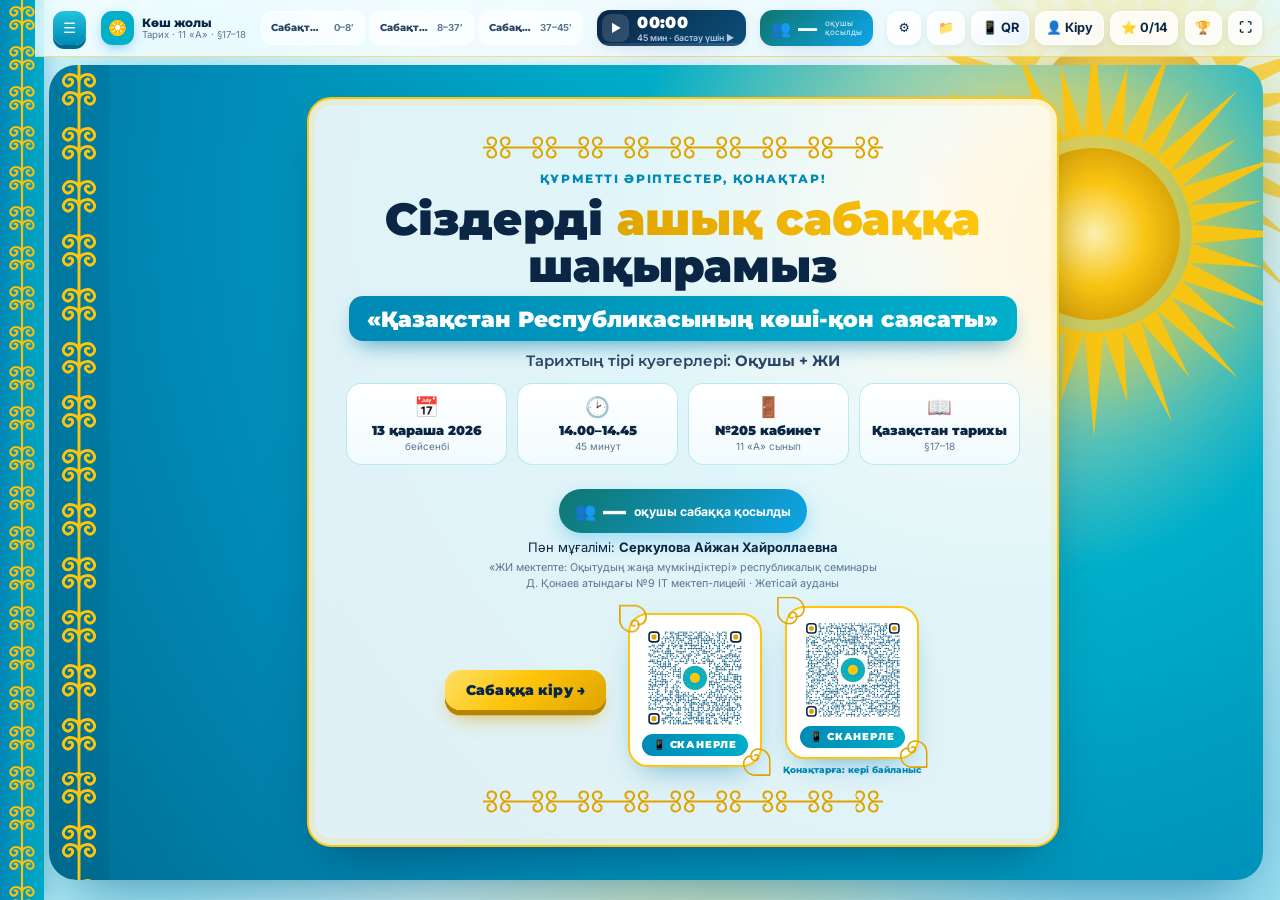
==== commit cb0ce859: "Сабақ жинақталды: 10 кезең (шекара → үй тапсырмасы → видео+мақсат → 6 спикер → Көш жолы (кездейсоқ о" ====
--- a/index.html
+++ b/index.html
@@ -38,7 +38,7 @@
     <button class="icon-btn" id="matBtn" title="Материалдар: ҚМЖ, презентация, парақтар, наклейкалар, постер инфографикасы" onclick="window.open('materialdar.html','_blank')">📁</button>
     <button class="pill-btn qr-btn" id="qrBtn" title="Осы кезеңнің QR-коды">📱 QR</button>
     <button class="pill-btn" id="whoBtn" title="Мен кіммін">👤 <span id="whoLbl">Кіру</span></button>
-    <button class="pill-btn" id="myScoreBtn" title="Менің ұпайым">⭐ <span id="myScore">0</span>/36</button>
+    <button class="pill-btn" id="myScoreBtn" title="Менің ұпайым">⭐ <span id="myScore">0</span>/14</button>
     <button class="icon-btn" id="boardBtn" title="Топтардың балл тақтасы">🏆</button>
     <button class="icon-btn" id="fsBtn" title="Толық экран">⛶</button>
   </div>
@@ -176,7 +176,7 @@
 
 <!-- 3 VIDEO -->
 <section class="stage" id="st-video" data-title="Видео" data-min="2">
-  <div class="stage-head"><span class="kicker">Бүкіл сынып · Қызығушылықты ояту</span><h2>Көш жолы: 35 жыл 2 минутта</h2></div>
+  <div class="stage-head"><span class="kicker">Бүкіл сынып · Қызығушылықты ояту</span><h2>Видео: көш жолы 35 жыл 2 минутта</h2></div>
   <div class="video-wrap glass">
     <video id="vid" controls preload="metadata" poster="media/poster.jpg" playsinline>
       <source src="media/kosh-kon.mp4" type="video/mp4">
@@ -185,12 +185,14 @@
   <div class="watch-q">
     <span>Көре отырып ойлан:</span>
     <b>1. Адамдар неге кетті?</b><b>2. Мемлекет қандай шешім қабылдады?</b><b>3. Нәтижесі қандай?</b>
-  </div>
+    <button class="btn gold" id="goalBtn">🎯 Тақырып пен мақсат</button>
+  </div>
+  <div class="goalc glass" id="goalCard" hidden></div>
 </section>
 
 <!-- 4 TERMS -->
 <section class="stage" id="st-terms" data-title="Ұғымдар" data-min="3">
-  <div class="stage-head"><span class="kicker">Жеке жұмыс · Тақтаға шығып орында · 5 балл · К1</span><h2>Ұғымды тап</h2>
+  <div class="stage-head"><span class="kicker">Жеке жұмыс · Тақтаға шығып орында · 5 балл · К1</span><h2>Үй тапсырмасы: ұғымды тап</h2>
   <p class="lead">Ұғымды сүйреп апар (немесе басып таңда да, анықтаманы бас).</p></div>
   <div class="match" id="termsMatch"></div>
   <div class="row gap center">
@@ -216,7 +218,7 @@
 
 <!-- 6 TIMELINE + PROMPT -->
 <section class="stage" id="st-prompt" data-title="Промпт" data-min="12">
-  <div class="stage-head"><span class="kicker">Топтық жұмыс · Промпт-инжиниринг · 5 балл · К3, К4</span><h2>Промпт шеберханасы</h2>
+  <div class="stage-head"><span class="kicker">Топтық жұмыс · Промпт-инжиниринг · 5 балл · К3, К4</span><h2>Постер: промпт → постер → қорғау</h2>
   <p class="lead">Тобыңның тапсырмасын таңда → промпт құрастыр → Gemini-ден жауап ал → жауапты оқулықпен тексер → 1 минут қорға.</p></div>
   <div class="tabs" id="grpTabs"></div>
   <div class="grid two" id="pgA">
@@ -259,7 +261,7 @@
 
 <!-- 8 QUIZ -->
 <section class="stage" id="st-quiz" data-title="Квиз" data-min="6">
-  <div class="stage-head"><span class="kicker">Бағалаудағы ЖИ · Телефонмен · 2 раунд</span><h2>Өзіңді тексер</h2>
+  <div class="stage-head"><span class="kicker">Бағалаудағы ЖИ · Телефонмен · 2 раунд</span><h2>Бекіту квизі: өзіңді тексер</h2>
   <p class="lead">Деңгейіңді жүйе өзі есептейді және кері байланыс береді.</p></div>
   <div class="grid quiz-grid">
     <article class="glass card quiz-card" id="quizBox"></article>
@@ -304,7 +306,7 @@
 
 <!-- TIME MACHINE -->
 <section class="stage" id="st-time">
-  <div class="stage-head"><span class="kicker">Бүкіл сынып · Талдау · К2</span><h2>Уақыт машинасы: 1991 → 2026</h2>
+  <div class="stage-head"><span class="kicker">Бүкіл сынып · Талдау · К2</span><h2>6 спикер: көш жолының тірі куәгерлері</h2>
   <p class="lead">Жүгірткіні жылжыт немесе ▶ бас. Карта, сандар және оқиғалар өзгереді. Әр бекетте ойлан: <b>не өзгерді және неге?</b></p></div>
   <div class="tm glass">
     <div class="tm-stage">
@@ -326,6 +328,16 @@
   </div>
   <div class="chrono" id="tmChrono"></div>
   <details class="desc glass"><summary>📋 Критерий мен дескрипторлар (қалыптастырушы бағалау)</summary><div id="tmDesc"></div></details>
+</section>
+
+<!-- КӨШ ЖОЛЫ: кездейсоқ оқушы тақтада -->
+<section class="stage" id="st-lenta">
+  <div class="stage-head"><span class="kicker">Жеке · тақтада</span><h2>Көш жолы: 1991 → 2026</h2></div>
+  <div class="ln-road" id="lnRoad"></div>
+  <div class="ln-main">
+    <div class="glass card ln-q" id="lnQ"></div>
+    <div class="glass card ln-side"><h3>👥 Топтар</h3><div id="lnG"></div><div id="lnLog" class="ln-log"></div><button class="btn glass" id="lnReset">↺ Қайта бастау</button></div>
+  </div>
 </section>
 
 <!-- DATA DUEL -->
@@ -346,7 +358,7 @@
 
 <!-- RATING -->
 <section class="stage" id="st-rating">
-  <div class="stage-head"><span class="kicker">Бағалаудағы ЖИ · Автоматты рейтинг</span><h2>Тірі рейтинг</h2>
+  <div class="stage-head"><span class="kicker">Бағалаудағы ЖИ · Автоматты рейтинг</span><h2>Баға · рейтинг · үздіктер</h2>
   <p class="lead" id="rtStatus">Оқушылардың ұпайлары автоматты түрде жиналады.</p></div>
   <div class="rt-wrap">
     <div class="glass card rt-podium"><h3>🥇 Көш басшылары</h3><div class="podium" id="podium"></div></div>
@@ -360,7 +372,7 @@
 
 <!-- FEEDBACK WALL -->
 <section class="stage" id="st-wall">
-  <div class="stage-head"><span class="kicker">Қонақтар · мұғалімдер · оқушылар</span><h2>Кері байланыс қабырғасы</h2>
+  <div class="stage-head"><span class="kicker">Қонақтар · мұғалімдер · оқушылар</span><h2>Кері байланыс: ұтымды · қызықты · ұсыныс</h2>
   <p class="lead">QR-ды сканерлеп, пікіріңізді қалдырыңыз — ол бірден тақтада пайда болады.</p></div>
   <div class="wall-top">
     <div class="glass card fb-form" id="fbForm">
@@ -368,8 +380,9 @@
       <div class="fb-roles" id="fbRoles"></div>
       <input id="fbName" class="cfg-in" placeholder="Аты-жөніңіз (міндетті емес)" maxlength="40">
       <div class="fb-stars" id="fbStars"></div>
-      <textarea id="fbLike" class="answer fb-ta" placeholder="⭐ Маған ұнағаны / Мен бүгін ... білдім" maxlength="300"></textarea>
-      <textarea id="fbIdea" class="answer fb-ta" placeholder="💡 Ұсыныс / тілек" maxlength="300"></textarea>
+      <textarea id="fbUse" class="answer fb-ta" placeholder="✅ Ұтымды болды: …" maxlength="300"></textarea>
+      <textarea id="fbLike" class="answer fb-ta" placeholder="✨ Қызықты болды: …" maxlength="300"></textarea>
+      <textarea id="fbIdea" class="answer fb-ta" placeholder="💡 Ұсыныс: …" maxlength="300"></textarea>
       <button class="btn gold big" id="fbSend">Жіберу 🚀</button>
     </div>
     <div class="wall-side board-only">
--- a/style.css
+++ b/style.css
@@ -1009,3 +1009,83 @@
 .lr-list i{font-style:normal;min-width:26px;text-align:center;font-weight:900}
 .lr-list b{flex:1;font:800 15px var(--body);color:#0B2545;display:inline}
 .lr-list em{font-style:normal;font-weight:900;color:#0B2545}
+
+/* ===================== ЖАҢА АҒЫН ===================== */
+.spknow[hidden],.goalc[hidden]{display:none!important}
+[id^="lr-"],.live-res,#st-time .tm-scene,#st-time #tmChrono,#st-time details.desc,#st-time .ax-self,#st-prompt>article.card:last-of-type,.ax-strip{display:none!important}
+/* көк тақырып: ақ фон, көк мәтін */
+.stage-head.hd2{background:#fff!important;color:#0B2545;padding:18px 150px 16px 28px;margin:0 0 12px;border-radius:24px;box-shadow:0 12px 30px -18px rgba(0,60,100,.45);border:1.5px solid #D6E6EE}
+.stage-head.hd2::before,.stage-head.hd2::after{display:none}
+.stage-head.hd2 h2{color:#0B5FA5;font-size:clamp(26px,3vw,40px);margin:0 0 8px;padding:0}
+.stage-head.hd2 h2::after{display:none}
+.stage-head.hd2 h2 .ph2{color:#0B2545}
+.stage-head.hd2 .big-badge{transform:scale(.62);transform-origin:right center;right:10px}
+.stage-head.hd2 .meta{display:flex;flex-wrap:wrap;gap:6px}
+.stage-head.hd2 .meta span{background:#EEF6FA;border-radius:999px;padding:4px 11px;font:600 13px var(--body);color:#28485A}
+.stage-head.hd2 .meta b{color:#0B2545}
+.stage-head.hd2 .say{margin:10px 0 0;font:600 clamp(15px,1.25vw,18px)/1.35 var(--body);color:#1F3B4D}
+.hwline{margin-top:8px;background:#FFF6D6;border-radius:12px;padding:8px 12px;font:600 14px var(--body);color:#5B4300}
+/* Сен не істейсің? */
+.stu{display:flex;align-items:center;gap:10px;flex-wrap:wrap;background:#fff;border:2.5px solid #0B5FA5;border-radius:20px;padding:10px 16px;margin:0 0 14px}
+.stu .q{font:900 18px var(--display);color:#0B2545;margin-right:4px}
+.stu .step{display:flex;align-items:center;gap:8px;background:#EEF6FA;border-radius:14px;padding:7px 12px;font:800 16px var(--display);color:#0B2545}
+.stu .step i{font-style:normal;width:26px;height:26px;border-radius:50%;background:#0B5FA5;color:#fff;display:grid;place-items:center;font-size:14px}
+.stu .ar{color:#0B5FA5;font-weight:900}
+/* видео → мақсат */
+.goalc{display:grid;grid-template-columns:1.1fr 1.4fr 1.2fr;gap:14px;padding:14px 18px;border-radius:20px;margin-top:12px;animation:kkin .4s ease both}
+.goalc small{display:block;font:800 12px var(--display);letter-spacing:.06em;color:#0B5FA5}
+.goalc b{font:800 17px var(--display);color:#0B2545}
+.goalc ul{margin:4px 0 0 18px;padding:0;font:500 14px/1.35 var(--body)}
+.goalc .pts{display:flex;flex-wrap:wrap;gap:6px;margin-top:4px}.goalc .pts span{background:#EEF6FA;border-radius:10px;padding:4px 8px;font:600 13px var(--body)}.goalc .pts .tot{background:#0B5FA5;color:#fff}.goalc .pts .tot b{color:#fff}
+/* 6 спикер */
+.spk-row{display:grid;grid-template-columns:repeat(7,1fr);gap:8px;margin:0 0 10px}
+.spkb{display:flex;align-items:center;gap:8px;border:0;border-radius:16px;padding:8px 10px;background:#fff;border-left:6px solid var(--c,#0B2545);box-shadow:0 6px 16px -10px rgba(0,40,60,.4);cursor:pointer;text-align:left;font:800 14px/1.15 var(--display);color:#0B2545}
+.spkb i{font-style:normal;font-size:26px}.spkb small{display:block;font:700 11px var(--body);color:#557}
+.spkb.on{background:var(--c,#0B2545);color:#fff;outline:4px solid #FFD24A}.spkb.on small{color:#fff}
+.spkb.sum{--c:#0B2545}
+.spknow{display:flex;gap:18px;align-items:center;background:#fff;border:4px solid var(--c);border-radius:24px;padding:14px 22px;margin:0 0 12px;animation:kkin .35s ease both}
+.spknow .av{font-size:70px;line-height:1;background:color-mix(in srgb,var(--c) 14%,#fff);border-radius:22px;padding:10px 14px}
+.spknow small{font:800 14px var(--display);color:var(--c)}
+.spknow b{display:block;font:900 clamp(22px,2.2vw,32px)/1.1 var(--display);color:#0B2545;margin:2px 0 6px}
+.spknow ul{margin:0;padding:0;list-style:none;display:flex;gap:10px;flex-wrap:wrap}
+.spknow li{background:#F3F8FA;border-radius:12px;padding:6px 12px;font:700 17px var(--body);color:#0B2545}
+/* Көш жолы */
+.ln-road{display:grid;grid-template-columns:repeat(10,1fr);gap:6px;margin:0 0 12px;position:relative}
+.lns{border:0;border-radius:14px;background:#fff;padding:6px 4px;cursor:pointer;box-shadow:0 4px 12px -8px rgba(0,40,60,.4);display:flex;flex-direction:column;align-items:center}
+.lns b{font:900 18px var(--display);color:#0B2545}.lns i{font-style:normal;font:700 13px var(--body);color:#557}
+.lns.on{background:#0B5FA5}.lns.on b,.lns.on i{color:#fff}.lns.ok{border-bottom:5px solid #12a86f}.lns.no{border-bottom:5px solid #e23a24}
+.ln-main{display:grid;grid-template-columns:1fr 300px;gap:14px}
+.ln-q{padding:18px 22px}
+.ln-top{display:flex;align-items:center;gap:18px}
+.ln-top .yr{font:900 64px/1 var(--display);color:#0B5FA5}
+.ln-top .who{flex:1}.ln-top .who small{display:block;font:700 13px var(--body);color:#557}.ln-top .who b{display:block;font:900 30px/1.1 var(--display)}.ln-top .who span{font:700 14px var(--body);color:#557}
+.ln-qq{font:800 clamp(22px,2.1vw,30px)/1.25 var(--display);color:#0B2545;margin:14px 0}
+.ln-o{display:grid;grid-template-columns:1fr 1fr;gap:10px}
+.ln-o button{display:flex;align-items:center;gap:12px;border:2px solid #CFE0E6;background:#fff;border-radius:16px;padding:14px 16px;font:800 20px var(--display);color:#0B2545;cursor:pointer;text-align:left}
+.ln-o button span{width:34px;height:34px;border-radius:10px;background:#0B5FA5;color:#fff;display:grid;place-items:center;flex:none}
+.ln-o button:disabled{cursor:default}.ln-o button.ok{background:#12a86f;border-color:#12a86f;color:#fff}.ln-o button.no{background:#e23a24;border-color:#e23a24;color:#fff}.ln-o button.dim{opacity:.4}
+.ln-res{margin-top:12px;border-radius:16px;padding:12px 16px;display:flex;flex-wrap:wrap;gap:6px 14px;align-items:center}
+.ln-res.ok{background:#E6F8EF}.ln-res.no{background:#FDECEA}.ln-res b{font:900 20px var(--display)}.ln-res span{flex:1 1 100%;font:600 15px var(--body)}.ln-res small{color:#557}.ln-res .btn{margin-left:auto}
+.ln-side h3{margin:0 0 8px}
+.lng{display:flex;align-items:baseline;gap:6px;border-left:6px solid var(--c);background:#F7FAFB;border-radius:12px;padding:8px 12px;margin-bottom:6px}
+.lng span{flex:1;font:800 15px var(--display)}.lng b{font:900 26px var(--display);color:var(--c)}
+.ln-log{margin:8px 0;font:600 13px/1.6 var(--body);color:#28485A}
+/* постер таймерлері */
+.ptim{display:flex;flex-wrap:wrap;gap:8px;align-items:center;margin:0 0 12px}
+.ptim .ttl{font:900 16px var(--display)}
+.ptim button{border:0;border-radius:999px;padding:9px 16px;font:800 14px var(--display);color:#fff;cursor:pointer}
+.ptim button.on{outline:4px solid #FFD24A}
+/* үздіктер */
+#podium{display:none!important}
+.meds{display:grid;grid-template-columns:1fr 1fr;gap:8px}
+.med{display:flex;gap:10px;align-items:center;background:linear-gradient(135deg,#FFFBEB,#FEF3C7);border:2px solid #F5B700;border-radius:16px;padding:8px 12px}
+.med i{font-style:normal;font-size:32px;line-height:1}
+.med small{display:block;font:800 12px var(--display);color:#92400E;text-transform:uppercase;letter-spacing:.04em}
+.med b{display:block;font:900 19px/1.1 var(--display);color:#0B2545}.med span{font-size:13px;color:#475569}
+.spk-row,.spknow,#st-time .stu{grid-column:1/-1;width:100%;flex:1 1 100%;box-sizing:border-box}
+#st-prompt article:has(#grpRubric){display:none!important}
+#st-wall .fb-ta{min-height:58px;height:58px}
+
+@keyframes kkin{from{opacity:0;transform:translateY(12px)}to{opacity:1;transform:none}}
+#st-video .video-wrap video{max-height:56vh}
+#st-video.goal-on .video-wrap video{max-height:36vh}
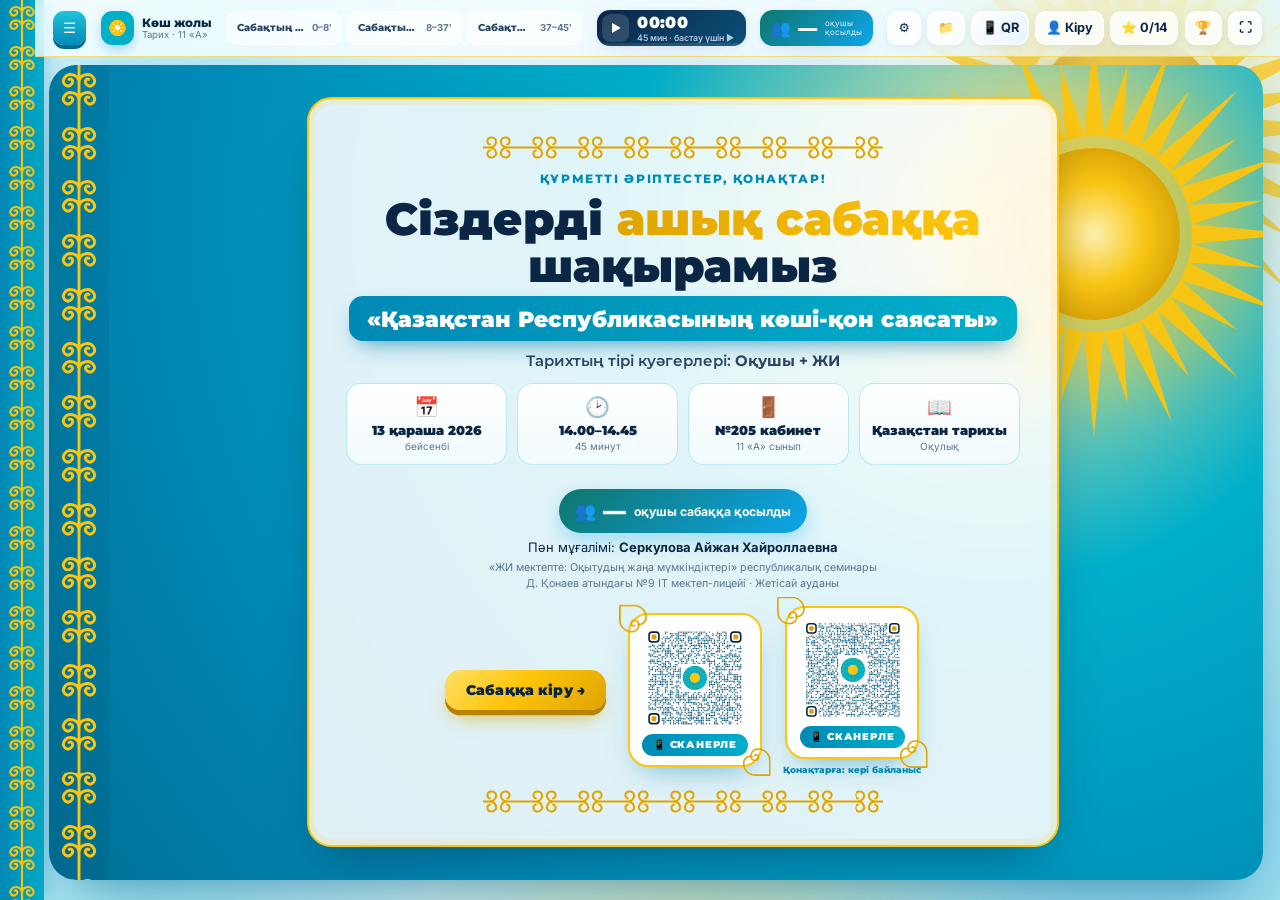
==== commit c840fd4e: "Барлық беттерден параграф (§) белгілері алынды Co-Authored-By: Claude Opus 5.5 <noreply@anthropic.co" ====
--- a/index.html
+++ b/index.html
@@ -24,7 +24,7 @@
   <button class="icon-btn side-toggle" id="sideToggle" title="Сабақ барысы">☰</button>
   <a class="brand" href="#home" data-go="home">
     <span class="brand-mark">КҚ</span>
-    <span class="brand-text"><b>Көш жолы</b><small>Тарих · 11 «А» · §17–18</small></span>
+    <span class="brand-text"><b>Көш жолы</b><small>Тарих · 11 «А»</small></span>
   </a>
   <div class="phasebar" id="phasebar"></div>
   <div class="clock" id="clock" title="Сабақтың 45 минуттық сағаты">
@@ -69,7 +69,7 @@
         <div><i>📅</i><b>13 қараша 2026</b><small>бейсенбі</small></div>
         <div><i>🕑</i><b>14.00–14.45</b><small>45 минут</small></div>
         <div><i>🚪</i><b>№205 кабинет</b><small>11 «А» сынып</small></div>
-        <div><i>📖</i><b>Қазақстан тарихы</b><small>§17–18</small></div>
+        <div><i>📖</i><b>Қазақстан тарихы</b><small>Оқулық</small></div>
       </div>
       <div class="inv-join" data-join><i>👥</i><b class="join-n">—</b><span>оқушы сабаққа қосылды</span></div>
       <p class="inv-teacher">Пән мұғалімі: <b>Серкулова Айжан Хайроллаевна</b></p>
@@ -92,7 +92,7 @@
     <h1 class="mega"><span class="l1">Қазақстан Республикасының</span><span class="l2">КӨШІ-ҚОН</span><span class="l3">САЯСАТЫ</span></h1>
     <p class="hero-sub">Тарихтың тірі куәгерлері: <b>Оқушы + ЖИ</b></p>
     <div class="meta-chips">
-      <span>📅 13.11.2026</span><span>🕑 14.00–14.45</span><span>🚪 №205 кабинет</span><span>🎓 11 «А» сынып</span><span>📖 §17–18</span>
+      <span>📅 13.11.2026</span><span>🕑 14.00–14.45</span><span>🚪 №205 кабинет</span><span>🎓 11 «А» сынып</span><span>📖 Оқулық</span>
     </div>
     <div class="hero-cta">
       <button class="btn primary big" data-go="goals">Сабақты бастау →</button>
@@ -295,7 +295,7 @@
   <div class="glass card sources">
     <h3>📚 Дереккөздер</h3>
     <ul>
-      <li>Қабылдинов З.Е., Сандыбаева А.Д., Лебаев Ф.Р. Қазақстан тарихы. 11-сынып, 1-бөлім. — Алматы: Атамұра, 2020. §17–18, 116–127-беттер.</li>
+      <li>Қабылдинов З.Е., Сандыбаева А.Д., Лебаев Ф.Р. Қазақстан тарихы. 11-сынып, 1-бөлім. — Алматы: Атамұра, 2020. 116–127-беттер.</li>
       <li>ҚР Еңбек және халықты әлеуметтік қорғау министрлігі, 2026: 1991 жылдан бері 1 168,2 мың этникалық қазақ оралды.</li>
       <li>ҚР Ұлттық статистика бюросы: 2026 жылғы 1 шілдеде халық саны — 20 590 589; 2026 жыл басында қазақтар — 71,5%.</li>
       <li>ҚР Үкіметінің 15.12.2025 ж. №1081 қаулысы: Көші-қон саясатының 2030 жылға дейінгі тұжырымдамасы.</li>
--- a/style.css
+++ b/style.css
@@ -1089,3 +1089,22 @@
 @keyframes kkin{from{opacity:0;transform:translateY(12px)}to{opacity:1;transform:none}}
 #st-video .video-wrap video{max-height:56vh}
 #st-video.goal-on .video-wrap video{max-height:36vh}
+/* телефон: топ батырмалары сыйсын, мұғалімнің чиптері жасырылады */
+@media (max-width:600px){
+  .stage-head.hd2{padding:14px 16px}
+  .stage-head.hd2 .meta,.stage-head.hd2 .big-badge{display:none}
+  .stage-head.hd2 h2{font-size:24px}
+}
+#whoGroups{display:grid!important;grid-template-columns:1fr;gap:8px}#whoGroups button{width:100%;white-space:normal}
+/* 6 спикер: сөйлеп тұрғанда спикер үлкен, Уақыт машинасы кіші */
+#st-time.spk-on .tm-side{display:none!important}
+body.fitted #st-time.spk-on.active{grid-template-columns:1fr}
+#st-time.spk-on .tm{max-height:30vh;grid-template-columns:1fr!important}
+#st-time.spk-on .tm-ctl{display:none!important}
+.spknow{padding:18px 26px}.spknow .av{font-size:96px}
+.spknow b{font-size:clamp(28px,2.8vw,42px)}
+.spknow li{font-size:clamp(18px,1.6vw,24px);padding:8px 14px}
+/* видео: мақсат картасы навигацияның астында қалмасын */
+#st-video{padding-bottom:84px}
+.demo-flag{position:fixed;left:50%;bottom:8px;transform:translateX(-50%);z-index:300;background:#7c3aed;color:#fff;font:800 13px var(--display);padding:6px 14px;border-radius:999px;box-shadow:0 6px 18px rgba(0,0,0,.25);pointer-events:none}
+#rtTable{max-height:300px;overflow:auto}#rtTable .dtable{font-size:14px}#rtTable .dtable th{position:sticky;top:0;z-index:1}
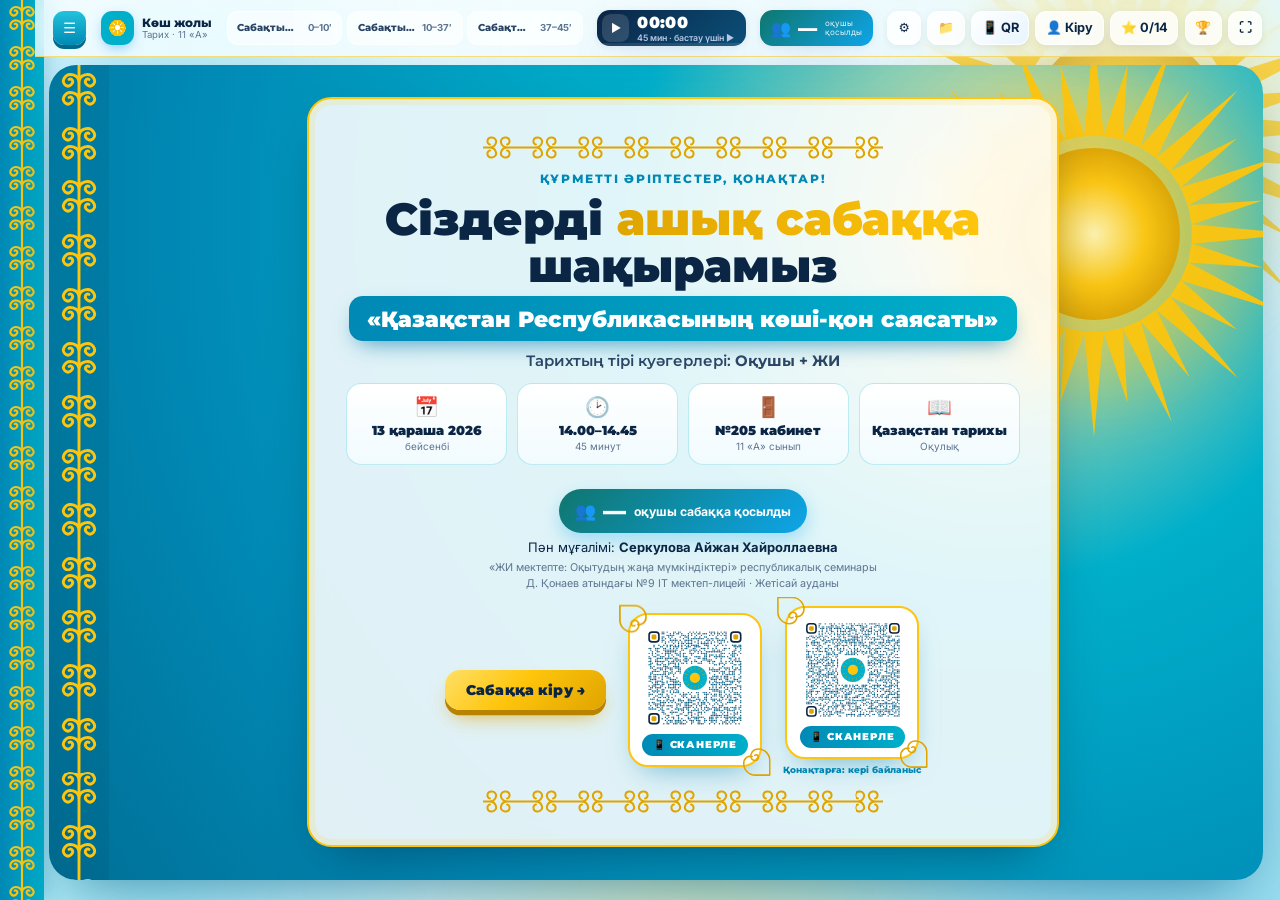
==== commit 348e0c3c: "Көш-қон: үй тапсырмасы — 5 сұрақ (кездейсоқ оқушы, жауап, ✅/❌); сәйкестендіру видеодан кейін Co-Auth" ====
--- a/index.html
+++ b/index.html
@@ -174,6 +174,26 @@
   </div>
 </section>
 
+<!-- 2b HOMEWORK -->
+<section class="stage" id="st-hw" data-title="Үй тапсырмасы" data-min="3">
+  <div class="stage-head"><span class="kicker">Үй тапсырмасын тексеру · Кездейсоқ оқушы · Ауызша</span><h2>Үй тапсырмасы: 5 сұрақ</h2>
+  <p class="lead">«🎲 Оқушы таңдау» → аты шыққан оқушы жауап береді → «Жауапты көрсету» → ✅ / ❌</p></div>
+  <div class="hwq-road" id="hwRoad"></div>
+  <div class="hwq glass" id="hwBox"></div>
+  <div class="hwq-g" id="hwG"></div>
+</section>
+<style>
+.hwq-road{display:flex;gap:10px;justify-content:center;margin:6px 0 12px}
+.hwq-road button{width:64px;height:64px;border-radius:18px;border:2px solid #d7e3ee;background:#fff;font:900 26px var(--display,inherit);color:#0B2545;cursor:pointer}
+.hwq-road button.on{background:#0B2545;color:#F7C548;border-color:#0B2545}.hwq-road button.ok{background:#12a86f;color:#fff;border-color:#12a86f}.hwq-road button.no{background:#e23a24;color:#fff;border-color:#e23a24}
+.hwq{padding:22px 28px;border-radius:24px;display:grid;grid-template-columns:1fr 300px;gap:22px;align-items:start}
+.hwq .q{font:800 34px/1.25 var(--display,inherit);color:#0B2545}.hwq .n{font:900 16px var(--display,inherit);letter-spacing:2px;color:#00AFCA}
+.hwq .ans{margin-top:16px;padding:16px 20px;border-radius:18px;background:#E8F7EF;border-left:8px solid #12a86f;font:700 24px/1.35 inherit;color:#0B3A28}
+.hwq .who{text-align:center;background:#F4F8FC;border-radius:20px;padding:16px}.hwq .who small{display:block;font-weight:800;color:#5a6b80}.hwq .who b{display:block;font:900 32px var(--display,inherit);margin:6px 0}
+.hwq .who .btn{width:100%;margin-top:10px}.hwq .mk{display:flex;gap:10px;margin-top:10px}.hwq .mk .btn{flex:1}
+.hwq-g{display:flex;gap:12px;justify-content:center;margin-top:14px}.hwq-g div{padding:8px 18px;border-radius:14px;color:#fff;font:800 20px var(--display,inherit)}
+</style>
+
 <!-- 3 VIDEO -->
 <section class="stage" id="st-video" data-title="Видео" data-min="2">
   <div class="stage-head"><span class="kicker">Бүкіл сынып · Қызығушылықты ояту</span><h2>Видео: көш жолы 35 жыл 2 минутта</h2></div>
@@ -192,7 +212,7 @@
 
 <!-- 4 TERMS -->
 <section class="stage" id="st-terms" data-title="Ұғымдар" data-min="3">
-  <div class="stage-head"><span class="kicker">Жеке жұмыс · Тақтаға шығып орында · 5 балл · К1</span><h2>Үй тапсырмасы: ұғымды тап</h2>
+  <div class="stage-head"><span class="kicker">Жеке жұмыс · Тақтаға шығып орында · 5 балл · К1</span><h2>Ұғымдарды бекіт: ұғымды тап</h2>
   <p class="lead">Ұғымды сүйреп апар (немесе басып таңда да, анықтаманы бас).</p></div>
   <div class="match" id="termsMatch"></div>
   <div class="row gap center">
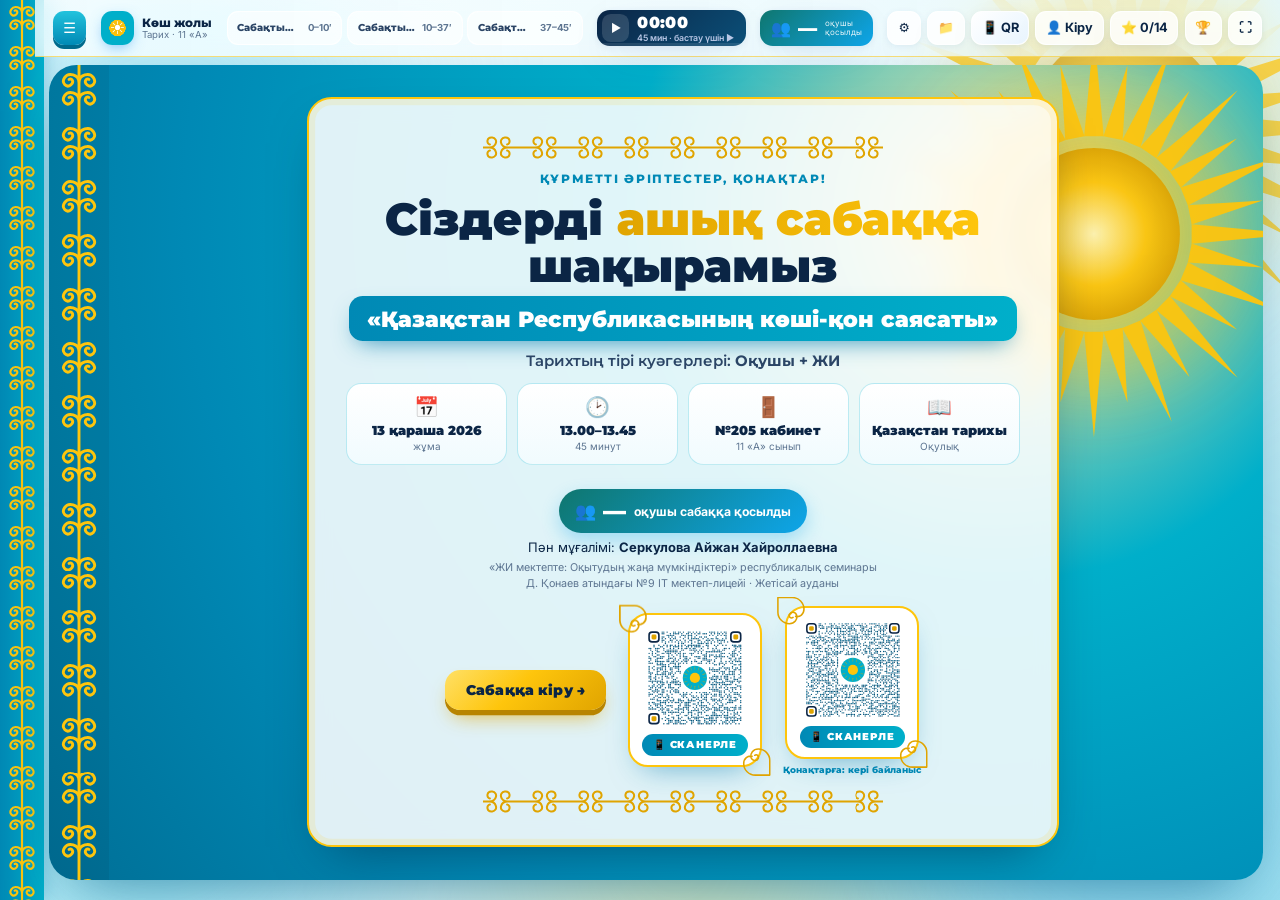
==== commit b7353bb8: "Көш-қон: жұма, 13.00–13.45 (сайт, ҚМЖ, презентация) Co-Authored-By: Claude Opus 5.5 <noreply@anthrop" ====
--- a/index.html
+++ b/index.html
@@ -66,8 +66,8 @@
       <div class="inv-topic">«Қазақстан Республикасының көші-қон саясаты»</div>
       <p class="inv-sub">Тарихтың тірі куәгерлері: <b>Оқушы + ЖИ</b></p>
       <div class="inv-grid">
-        <div><i>📅</i><b>13 қараша 2026</b><small>бейсенбі</small></div>
-        <div><i>🕑</i><b>14.00–14.45</b><small>45 минут</small></div>
+        <div><i>📅</i><b>13 қараша 2026</b><small>жұма</small></div>
+        <div><i>🕑</i><b>13.00–13.45</b><small>45 минут</small></div>
         <div><i>🚪</i><b>№205 кабинет</b><small>11 «А» сынып</small></div>
         <div><i>📖</i><b>Қазақстан тарихы</b><small>Оқулық</small></div>
       </div>
@@ -92,7 +92,7 @@
     <h1 class="mega"><span class="l1">Қазақстан Республикасының</span><span class="l2">КӨШІ-ҚОН</span><span class="l3">САЯСАТЫ</span></h1>
     <p class="hero-sub">Тарихтың тірі куәгерлері: <b>Оқушы + ЖИ</b></p>
     <div class="meta-chips">
-      <span>📅 13.11.2026</span><span>🕑 14.00–14.45</span><span>🚪 №205 кабинет</span><span>🎓 11 «А» сынып</span><span>📖 Оқулық</span>
+      <span>📅 13.11.2026, жұма</span><span>🕑 13.00–13.45</span><span>🚪 №205 кабинет</span><span>🎓 11 «А» сынып</span><span>📖 Оқулық</span>
     </div>
     <div class="hero-cta">
       <button class="btn primary big" data-go="goals">Сабақты бастау →</button>
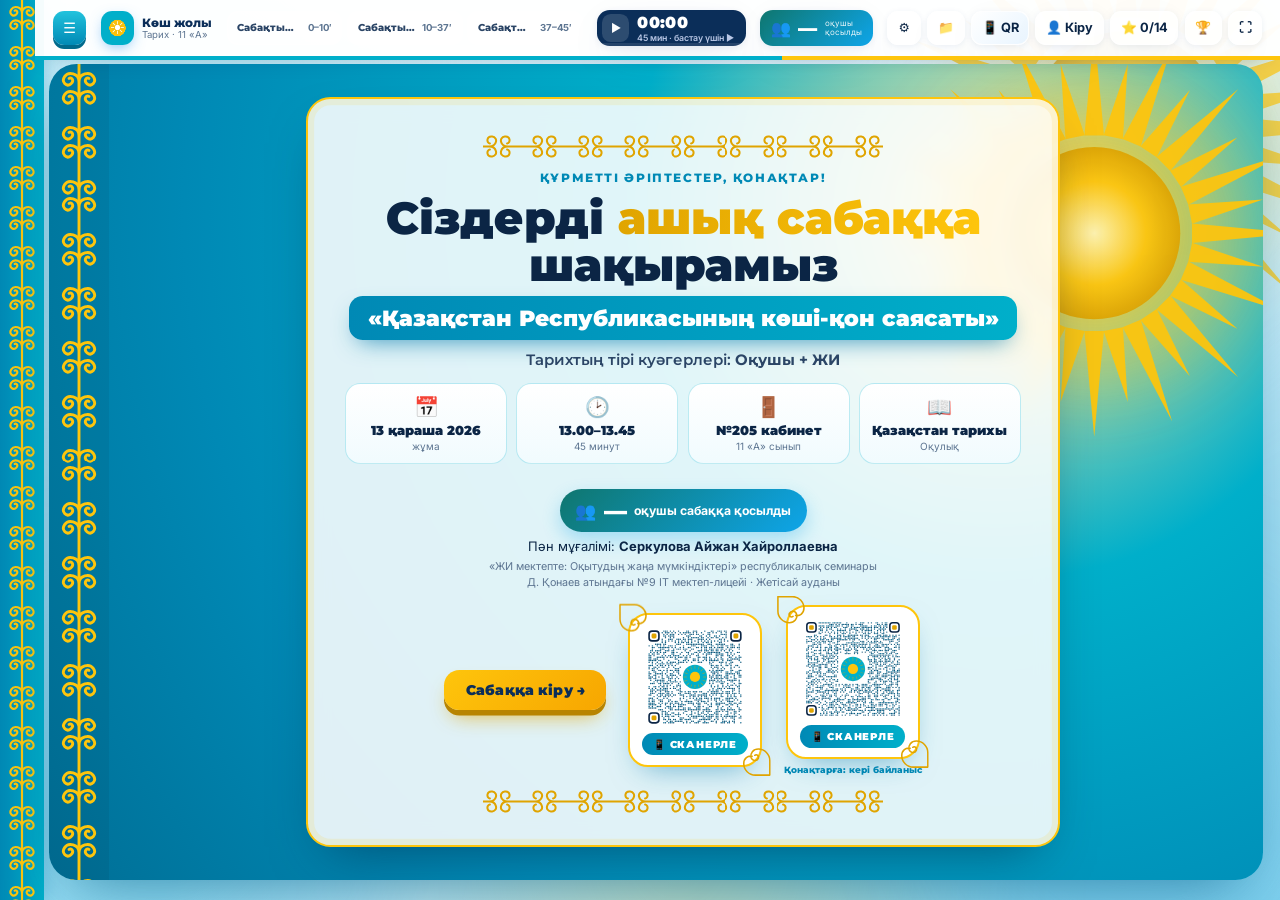
==== commit 4e4b7ee6: "Көш-қон: жарқын «Геоэкология» үлгісіндегі тақырып — анық ақ карточкалар, батыл тақырып, түсті «Сен н" ====
--- a/index.html
+++ b/index.html
@@ -9,6 +9,7 @@
 <link rel="preconnect" href="https://fonts.gstatic.com" crossorigin>
 <link href="https://fonts.googleapis.com/css2?family=Montserrat:wght@600;700;800;900&family=Inter:wght@400;500;600;700&display=swap" rel="stylesheet">
 <link rel="stylesheet" href="style.css">
+<link rel="stylesheet" href="theme-geo.css">
 </head>
 <body>
 <div class="bg" aria-hidden="true">
--- a/theme-geo.css
+++ b/theme-geo.css
@@ -0,0 +1,47 @@
+/* ===================================================================
+   КӨШ-ҚОН · «Жарқын тақта» тақырыбы (Геоэкология ашық сабағының үлгісімен)
+   Түстер: көк байрақ (#00AFCA), күн алтыны (#FEC50C), түнгі көк (#0B2E59),
+   қызғылт сары (#F78C14). Анық карточкалар, батыл тақырып, түсті панельдер.
+   =================================================================== */
+:root{--kz:#00AFCA;--kz2:#0091C8;--gold:#FEC50C;--gold2:#F7A600;--navy:#0B2E59;--navy2:#123F78;--or:#F78C14;--paper:#FFFFFF}
+/* фон — ашық аспан, күн мен ою сақталады */
+.bg{background:linear-gradient(170deg,#E9F9FF 0%,#C9EEFB 38%,#9EDDF4 70%,#7FD0EE 100%)!important}
+.blob{opacity:.55!important}
+/* жоғарғы жолақ — анық ақ, астында байрақ-алтын сызық */
+.topbar{background:rgba(255,255,255,.96)!important;backdrop-filter:none!important;border-bottom:0!important;box-shadow:0 10px 30px -18px rgba(11,46,89,.55)!important;position:sticky}
+.topbar::after{content:"";position:absolute;left:0;right:0;bottom:-5px;height:5px;background:linear-gradient(90deg,var(--kz),var(--kz) 60%,var(--gold) 60%,var(--gold));pointer-events:none}
+.brand-text b,.brand b{color:var(--navy)!important}
+/* кезең тақырыбы — геожарыстағыдай ақ карточка, сол жақта қалың байрақ жолағы */
+.stage-head{background:var(--paper)!important;color:var(--navy)!important;border-radius:26px!important;padding:22px 200px 22px 34px!important;box-shadow:0 22px 46px -28px rgba(11,46,89,.55),inset 0 0 0 2px rgba(0,175,202,.18)!important;border:0!important}
+.stage-head::before{content:""!important;position:absolute;left:0;top:0;bottom:0;width:12px;background:linear-gradient(180deg,var(--gold),var(--kz))!important;opacity:1!important;mix-blend-mode:normal!important;inset:0 auto 0 0!important}
+.stage-head::after{display:none!important}
+.stage-head h2{color:var(--navy)!important;text-shadow:none!important;font-weight:900}
+.stage-head h2::after{display:none!important}
+.stage-head .lead{color:#34507A!important}.stage-head .lead b{color:var(--or)!important}
+.stage-head .kicker,.kicker{background:var(--navy)!important;color:var(--gold)!important;border:0!important;box-shadow:0 6px 14px -8px var(--navy)}
+.meta-chips span,.meta-chips>*{background:#EEF8FC!important;color:var(--navy)!important;border:0!important}
+/* «Сен не істейсің?» — геожарыстағыдай түсті тұтас панель */
+.stu{background:linear-gradient(120deg,var(--navy) 0%,var(--navy2) 100%)!important;color:#fff!important;border:0!important;border-radius:20px!important;box-shadow:0 18px 36px -22px rgba(11,46,89,.9)!important}
+.stu *{color:inherit}
+.stu b,.stu strong{color:var(--gold)!important}
+.stu i,.stu .n,.stu .num{background:var(--gold)!important;color:var(--navy)!important}
+.stu>div>div,.stu .st-s>div,.stu li{background:rgba(255,255,255,.12)!important;border-color:transparent!important}
+/* карточкалар — мөлдір шыны емес, анық ақ */
+.glass{background:rgba(255,255,255,.97)!important;backdrop-filter:none!important;border:0!important;box-shadow:0 20px 44px -28px rgba(11,46,89,.6),inset 0 0 0 1px rgba(11,46,89,.06)!important}
+.card.glass,.glass.card{border-top:6px solid var(--kz)!important}
+.card h3{color:var(--navy)}
+/* батырмалар */
+.btn{box-shadow:0 12px 24px -14px rgba(11,46,89,.6)}
+.btn.primary,.btn.go,.btn.gold{background:linear-gradient(135deg,var(--gold),var(--gold2))!important;color:var(--navy)!important}
+.btn.glass{background:#fff!important;color:var(--navy)!important;box-shadow:inset 0 0 0 2px rgba(0,175,202,.35)!important}
+/* спикер, топ, т.б. қойындылар — батыл түсті чиптер */
+.tab{background:#fff!important;border:0!important;box-shadow:0 10px 22px -16px rgba(11,46,89,.7),inset 0 0 0 2px rgba(0,175,202,.25)!important}
+.tab.on,.tab.active,.tab[aria-selected=true]{background:linear-gradient(135deg,var(--kz),var(--kz2))!important;color:#fff!important}
+.phase-chip{box-shadow:0 6px 14px -8px rgba(0,0,0,.5)}
+/* таймер — анық */
+.timer,.clock{background:var(--navy)!important;color:#fff!important}
+.clock *{color:#fff}
+.stu .q{color:var(--gold)!important}
+.stu .step{background:rgba(255,255,255,.14)!important;color:#fff!important}
+.stu .step i{background:var(--gold)!important;color:var(--navy)!important}
+.stu .ar{color:var(--gold)!important}
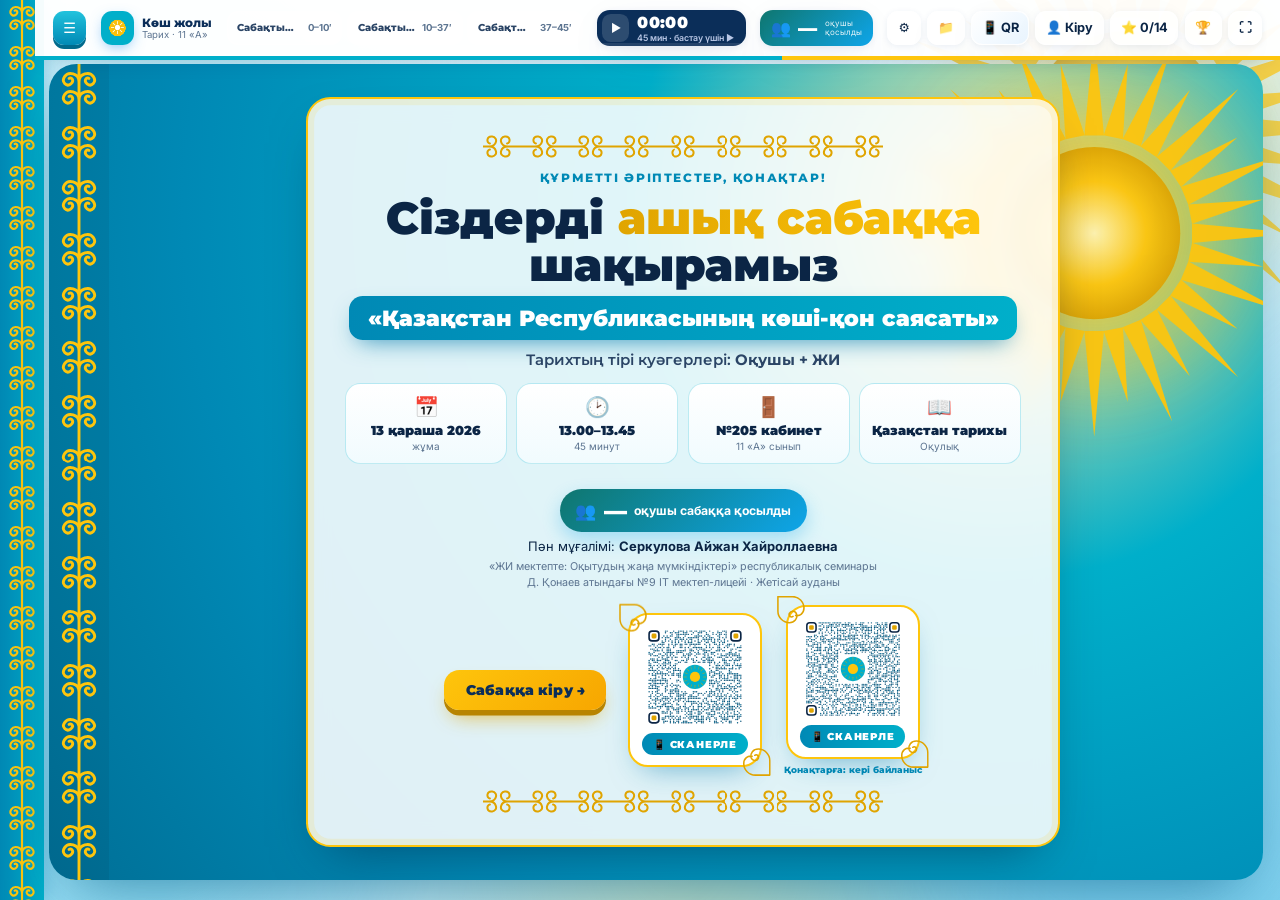
==== commit 3dcffe3a: "Көш-қон: алтын қырандар көбейді — бос аспанда және шақырту бетінде ұшады Co-Authored-By: Claude Opus" ====
--- a/index.html
+++ b/index.html
@@ -19,6 +19,13 @@
   <div class="flag-band"></div>
   <svg class="bg-sun" viewBox="-110 -110 220 220" id="bgSun"></svg>
   <svg class="bg-eagle" viewBox="0 0 400 140"><path id="eaglePath"/></svg>
+  <svg class="bird bd1" viewBox="0 0 400 140" aria-hidden="true"><use href="#eaglePath"/></svg>
+  <svg class="bird bd2" viewBox="0 0 400 140" aria-hidden="true"><use href="#eaglePath"/></svg>
+  <svg class="bird bd3" viewBox="0 0 400 140" aria-hidden="true"><use href="#eaglePath"/></svg>
+  <svg class="bird bd4" viewBox="0 0 400 140" aria-hidden="true"><use href="#eaglePath"/></svg>
+  <svg class="bird bd5" viewBox="0 0 400 140" aria-hidden="true"><use href="#eaglePath"/></svg>
+  <svg class="bird bd6" viewBox="0 0 400 140" aria-hidden="true"><use href="#eaglePath"/></svg>
+  <svg class="bird bd7" viewBox="0 0 400 140" aria-hidden="true"><use href="#eaglePath"/></svg>
 </div>
 
 <header class="topbar">
@@ -60,6 +67,7 @@
   <div class="invite">
     <div class="inv-band" aria-hidden="true"></div>
     <div class="inv-sun" aria-hidden="true"><svg id="invSun" viewBox="-110 -110 220 220"></svg></div>
+    <div class="inv-birds" aria-hidden="true"><svg class="bird bd1" viewBox="0 0 400 140"><use href="#eaglePath"/></svg><svg class="bird bd2" viewBox="0 0 400 140"><use href="#eaglePath"/></svg><svg class="bird bd3" viewBox="0 0 400 140"><use href="#eaglePath"/></svg><svg class="bird bd4" viewBox="0 0 400 140"><use href="#eaglePath"/></svg><svg class="bird bd5" viewBox="0 0 400 140"><use href="#eaglePath"/></svg><svg class="bird bd6" viewBox="0 0 400 140"><use href="#eaglePath"/></svg><svg class="bird bd7" viewBox="0 0 400 140"><use href="#eaglePath"/></svg></div>
     <div class="inv-body">
       <div class="inv-orn top" aria-hidden="true"></div>
       <p class="inv-kicker">Құрметті әріптестер, қонақтар!</p>
--- a/theme-geo.css
+++ b/theme-geo.css
@@ -45,3 +45,25 @@
 .stu .step{background:rgba(255,255,255,.14)!important;color:#fff!important}
 .stu .step i{background:var(--gold)!important;color:var(--navy)!important}
 .stu .ar{color:var(--gold)!important}
+/* ---------- алтын қыран-құстар: ашық фонда ұшып жүреді ---------- */
+.bg-eagle{opacity:.42!important}
+.bg-eagle path{fill:url(#gGold),#E0A400}
+.bird{position:absolute;width:190px;height:auto!important;aspect-ratio:400/140;max-height:none;opacity:0;fill:#F2B500;animation:flyX linear infinite}
+.bird use{fill:#F2B500}
+.bird.bd1{top:12vh;width:170px;animation-duration:38s;animation-delay:-4s}
+.bird.bd2{top:30vh;width:110px;animation-duration:46s;animation-delay:-20s}
+.bird.bd3{top:58vh;width:140px;animation-duration:42s;animation-delay:-12s}
+.bird.bd4{top:78vh;width:120px;animation-duration:50s;animation-delay:-32s}
+.bird.bd5{top:88vh;width:90px;animation-duration:36s;animation-delay:-26s}
+.bird.bd6{top:45vh;width:80px;animation-duration:54s;animation-delay:-8s}
+.bird.bd7{top:20vh;width:95px;animation-duration:48s;animation-delay:-40s}
+@keyframes flyX{0%{left:-14vw;transform:translateY(0) scaleY(1);opacity:0}6%{opacity:.95}25%{transform:translateY(-18px) scaleY(.85)}50%{transform:translateY(6px) scaleY(1)}75%{transform:translateY(-12px) scaleY(.9)}94%{opacity:.95}100%{left:108vw;transform:translateY(0) scaleY(1);opacity:0}}
+@media (max-width:640px){.bird{display:none}}
+@media print{.bird{display:none}}
+@media (prefers-reduced-motion:reduce){.bird{animation:none;display:none}}
+
+.bird.bd1{width:220px}.bird.bd3{width:180px}.bird.bd4{width:160px}.bird.bd2{width:140px}
+.bird use{fill:#FFC400}
+/* шақырту бетіндегі көк аспанда — құстар карточканың артында ұшады */
+.inv-birds{position:absolute;inset:0;z-index:1;pointer-events:none;overflow:hidden}
+.inv-birds .bird use{fill:#FFD84D}
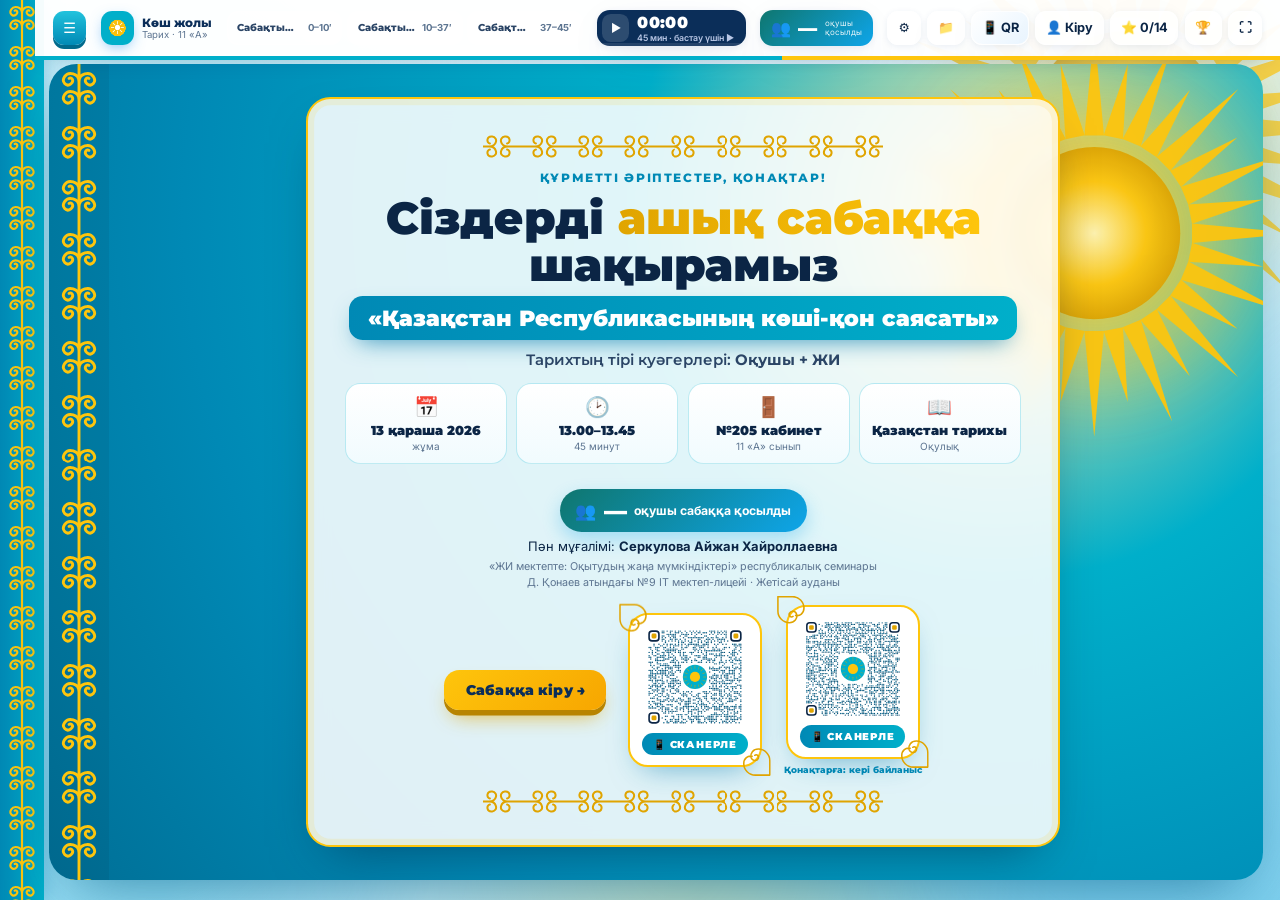
==== commit 04298506: "Көш-қон: тізім жаңартылды (Қазына +, Ерасыл −), постер бетінде тек тапсырма, үй тапсырмасында оқушы " ====
--- a/index.html
+++ b/index.html
@@ -247,12 +247,12 @@
 
 <!-- 6 TIMELINE + PROMPT -->
 <section class="stage" id="st-prompt" data-title="Промпт" data-min="12">
-  <div class="stage-head"><span class="kicker">Топтық жұмыс · Промпт-инжиниринг · 5 балл · К3, К4</span><h2>Постер: промпт → постер → қорғау</h2>
-  <p class="lead">Тобыңның тапсырмасын таңда → промпт құрастыр → Gemini-ден жауап ал → жауапты оқулықпен тексер → 1 минут қорға.</p></div>
+  <div class="stage-head"><span class="kicker">Топтық жұмыс · Промпт-инжиниринг · 5 балл · К3, К4</span><h2>Постер → қорғау</h2>
+  <p class="lead">Тобыңның тапсырмасын орында → постер жаса → 2 минутта қорға.</p></div>
   <div class="tabs" id="grpTabs"></div>
   <div class="grid two" id="pgA">
     <article class="glass card" id="grpTask"></article>
-    <article class="glass card">
+    <article class="glass card" hidden>
       <h3>✍️ Промпт құрастырғыш <small class="muted">Р-Т-К-Ф-Ш формуласы</small></h3>
       <div class="pb" id="pb"></div>
       <div class="prompt-out" id="pOut"></div>
@@ -263,7 +263,7 @@
     </article>
   </div>
   <div class="grid two" id="pgB">
-    <article class="glass card">
+    <article class="glass card" hidden>
       <h3>🔍 ЖИ жауабын тексер</h3>
       <div class="checks" id="aiChecks"></div>
     </article>
--- a/theme-geo.css
+++ b/theme-geo.css
@@ -67,3 +67,14 @@
 /* шақырту бетіндегі көк аспанда — құстар карточканың артында ұшады */
 .inv-birds{position:absolute;inset:0;z-index:1;pointer-events:none;overflow:hidden}
 .inv-birds .bird use{fill:#FFD84D}
+
+/* Постер: тек тапсырма картасы (промпт пен тексеру алынды) */
+#st-prompt article[hidden]{display:none!important}
+body.fitted #pgA > :nth-child(1){grid-column:1/3!important}
+body.fitted #pgB > :nth-child(2){grid-column:3!important}
+#grpTask h3{font-size:30px!important;line-height:1.15}
+#grpTask .task-list li{font-size:20px;line-height:1.4}
+#grpTask .out-shape{font-size:18px}
+.hwgp{display:flex;flex-direction:column;gap:8px;margin:8px 0}
+.hwgp button{border:0;border-radius:14px;padding:10px 14px;color:#fff;font:800 16px var(--display);opacity:.55;cursor:pointer}
+.hwgp button.on{opacity:1;outline:3px solid #FFD24A;transform:scale(1.03)}
